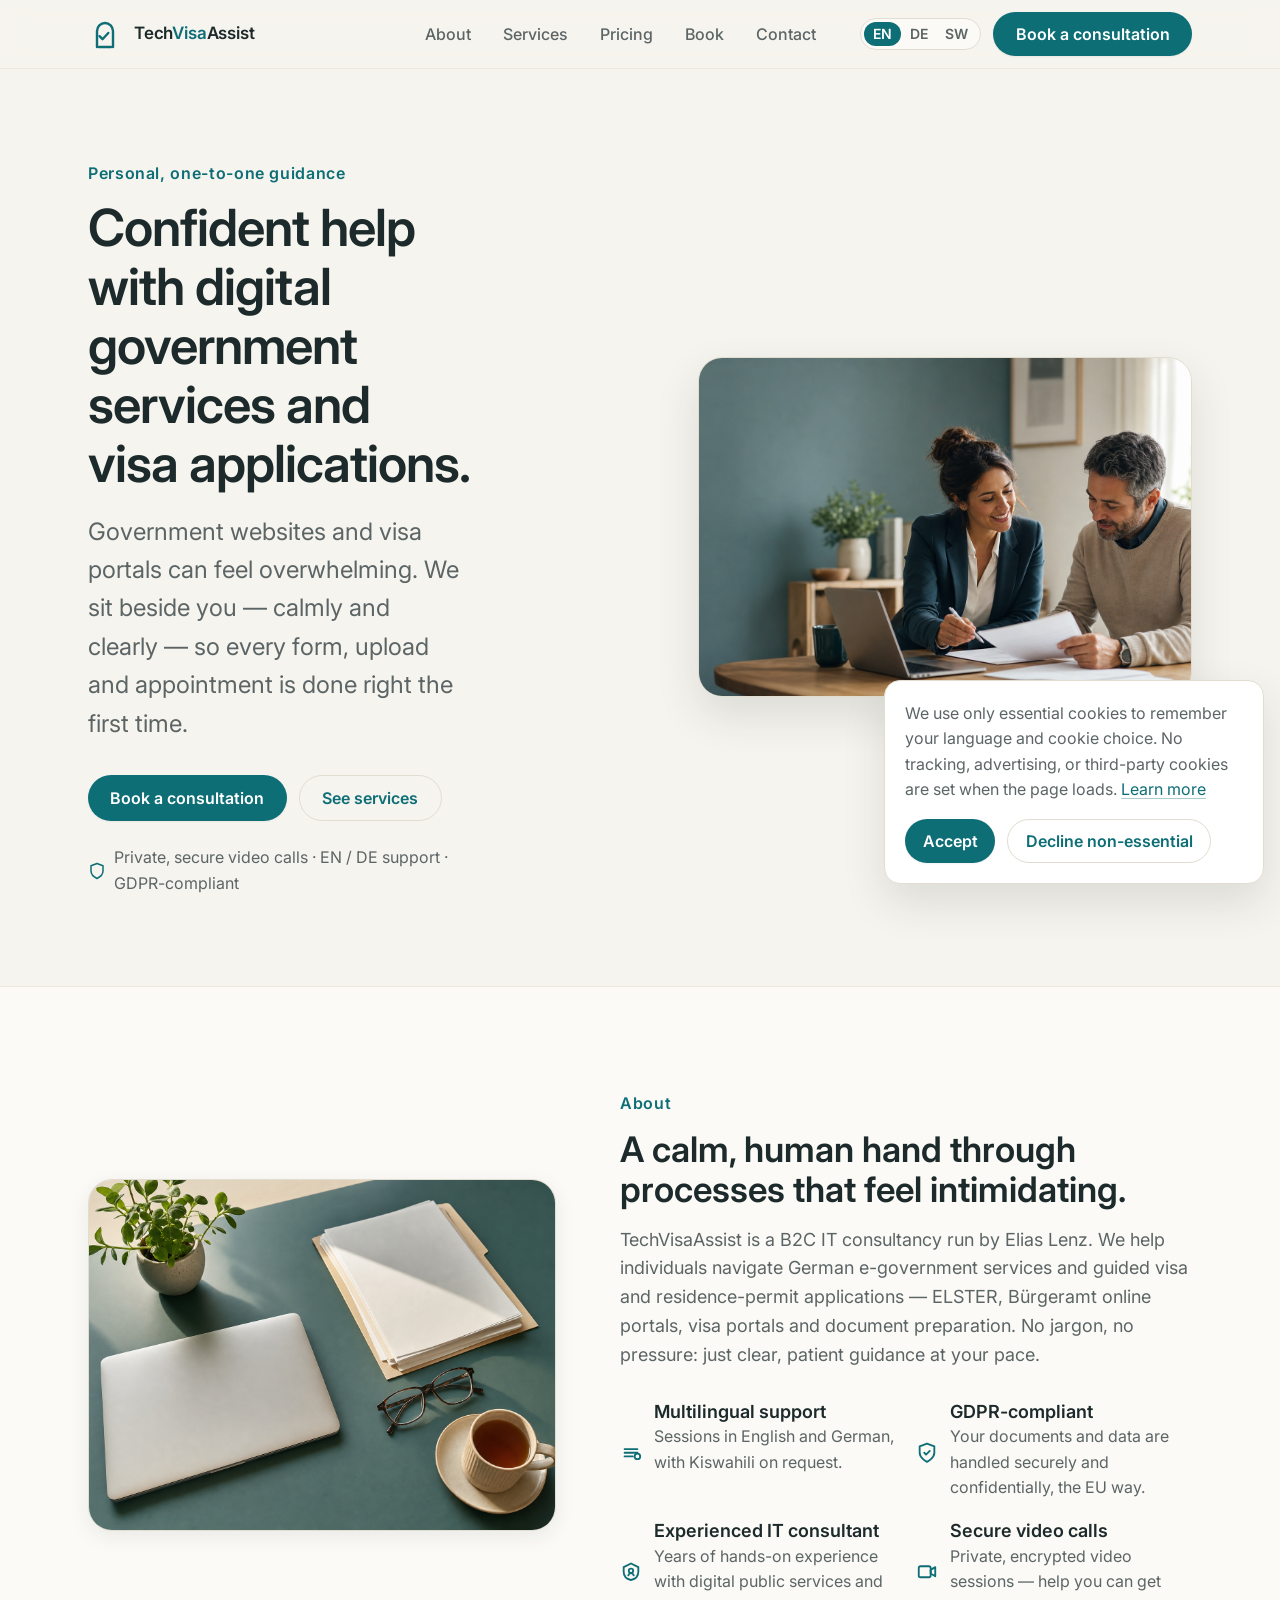
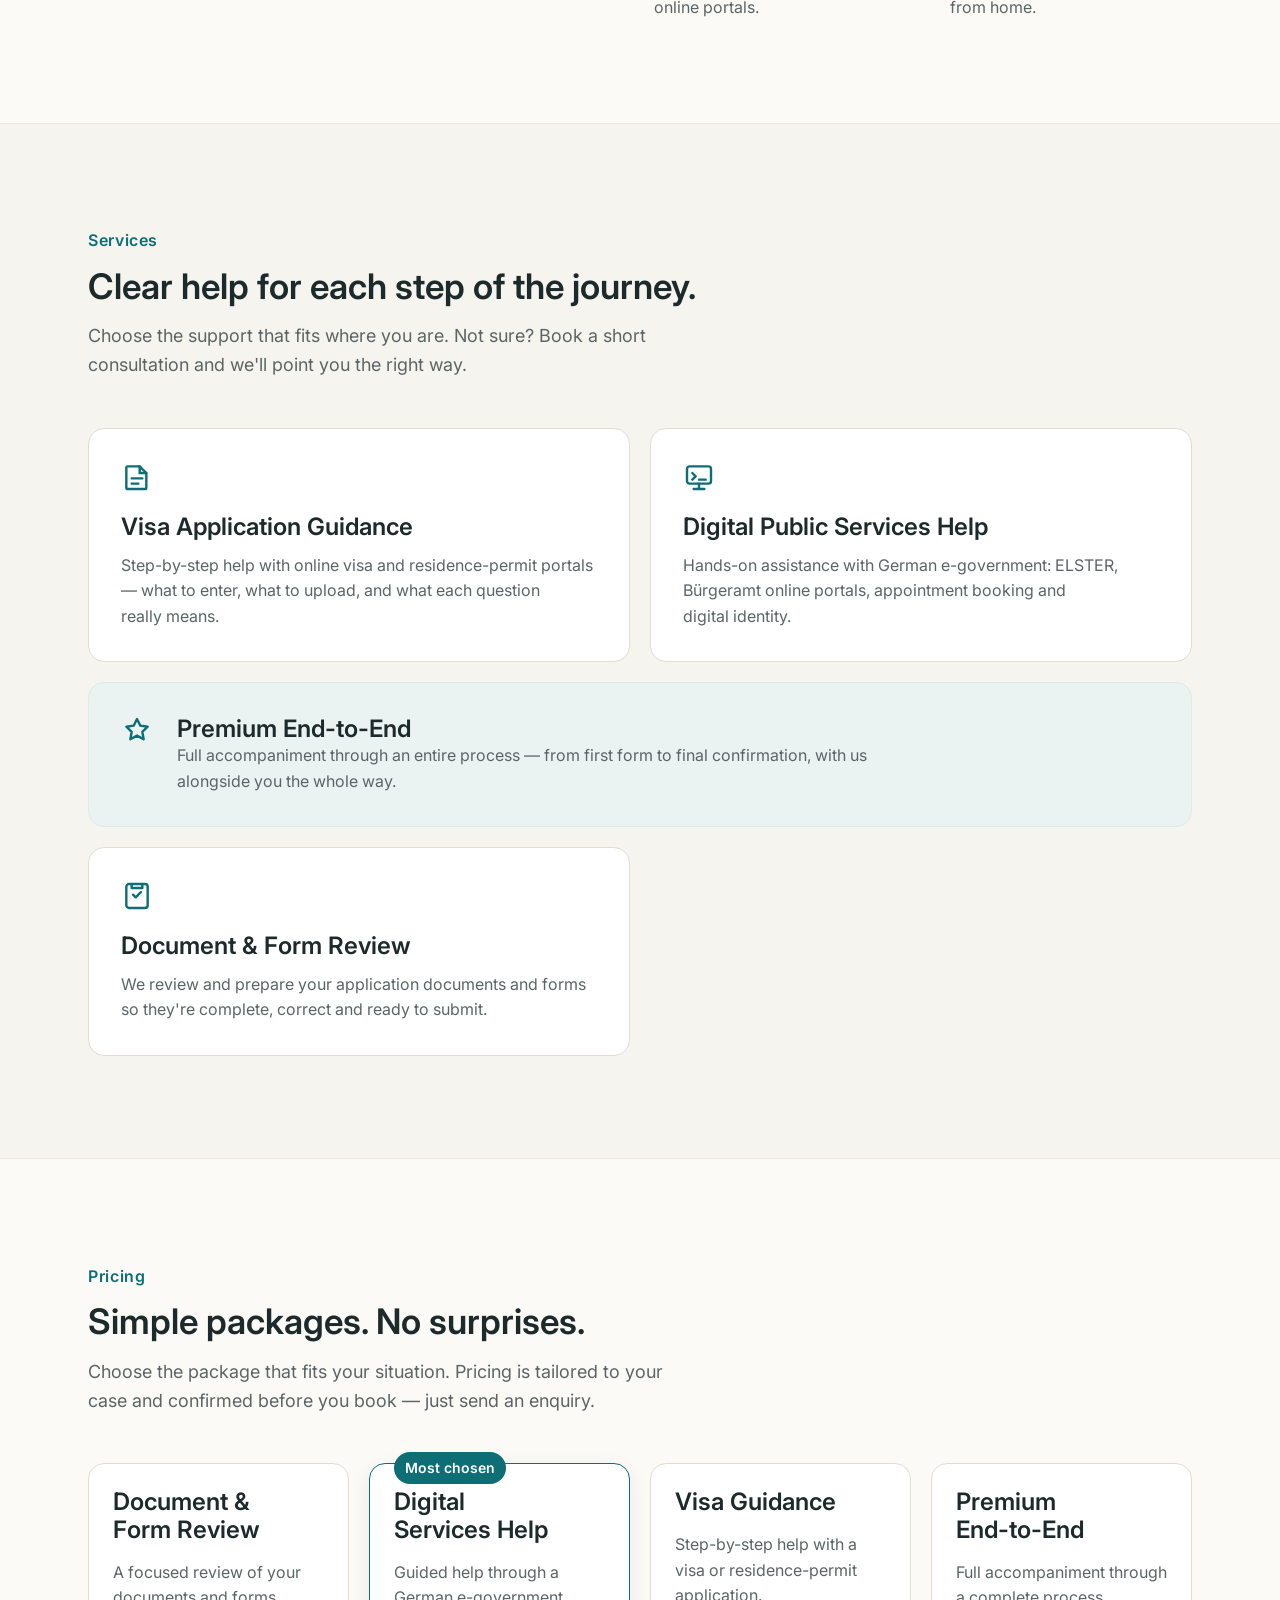
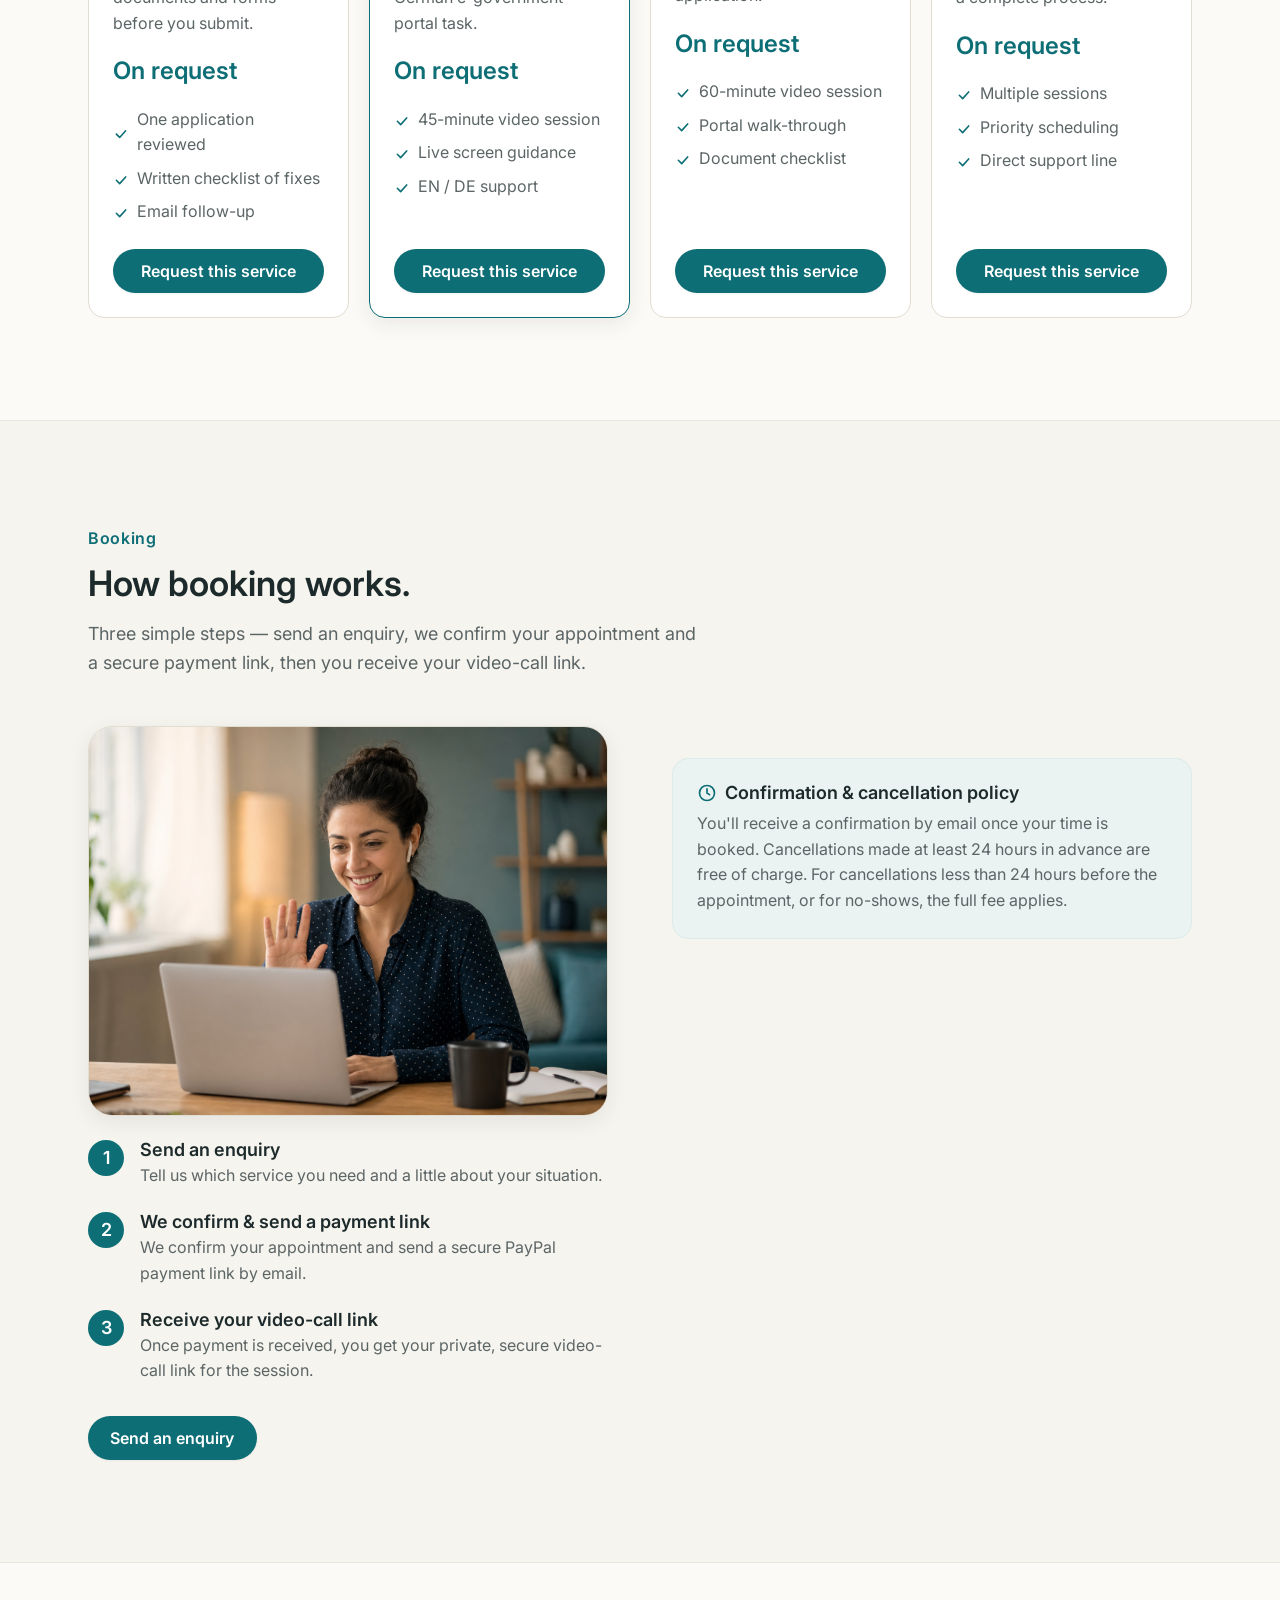
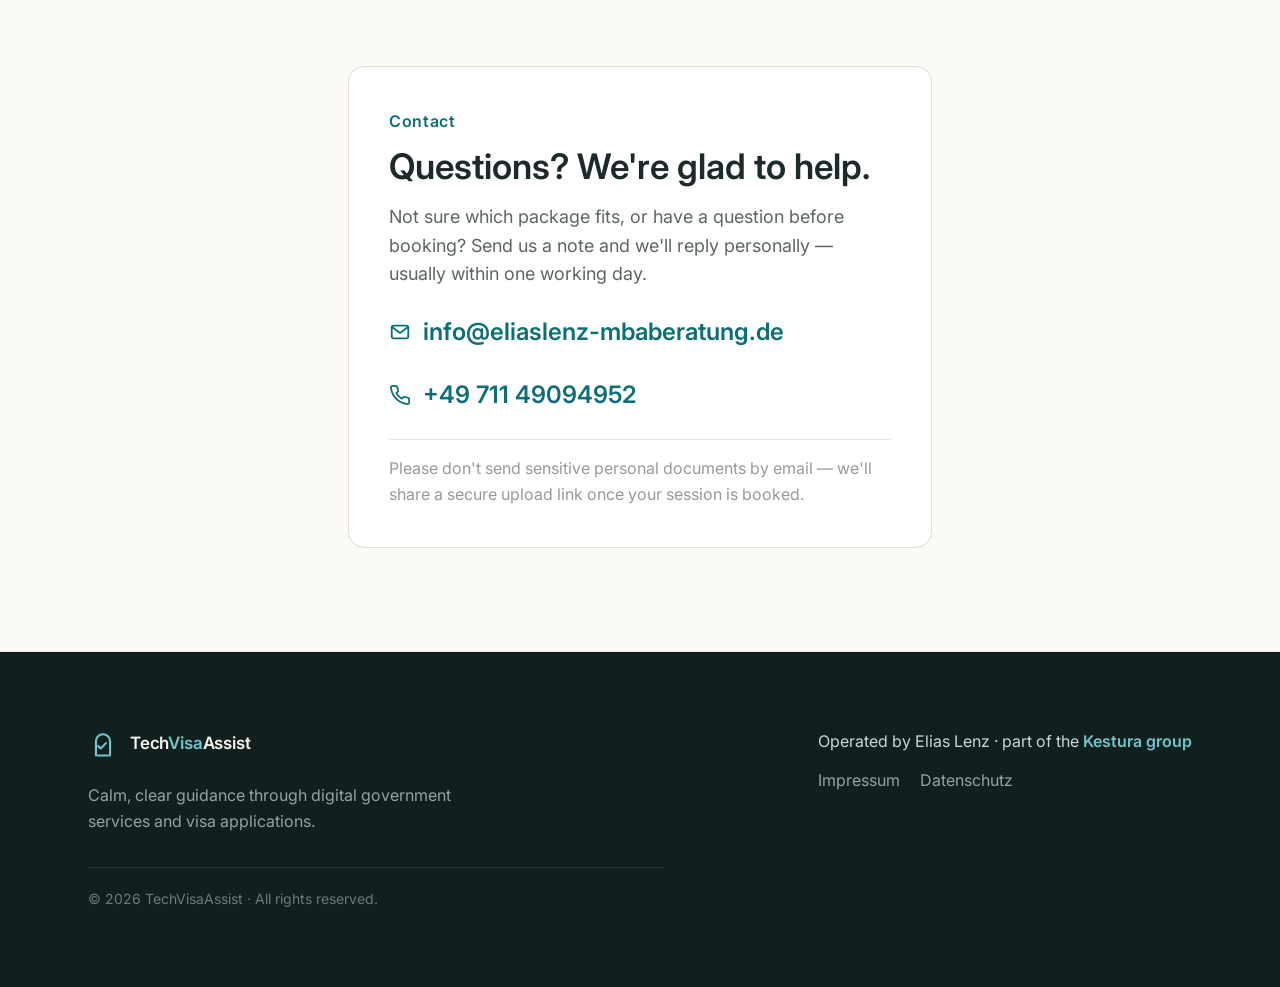
==== index.html @ 5db6a846 "Update official business contact phone number to +49 711 49094952" ====
<!DOCTYPE html>
<html lang="en">
<head>
  <meta charset="UTF-8" />
  <meta name="viewport" content="width=device-width, initial-scale=1.0" />
  <title data-i18n="meta.title">TechVisaAssist by Kestura — Professional immigration & digital-government support</title>
  <meta name="description" content="Professional immigration support and one-to-one help with German digital public services (ELSTER, Bürgeramt) and guided visa & residence-permit applications. EN / DE / SW, GDPR-compliant, secure video calls. A Kestura UG service." />
  <meta name="author" content="Kestura UG (haftungsbeschränkt) i.G." />
  <link rel="canonical" href="https://techvisaassist.kestura.com/" />
  <meta property="og:title" content="TechVisaAssist by Kestura — Professional immigration & digital-government support" />
  <meta property="og:description" content="Professional immigration support and guided help with German digital public services. A Kestura UG service." />
  <meta property="og:type" content="website" />
  <meta property="og:url" content="https://techvisaassist.kestura.com/" />
  <meta property="og:site_name" content="TechVisaAssist by Kestura" />
  <meta name="twitter:card" content="summary" />
  <meta name="twitter:title" content="TechVisaAssist by Kestura — Professional immigration & digital-government support" />
  <meta name="twitter:description" content="Professional immigration support and guided help with German digital public services. A Kestura UG service." />

  <!-- Fonts: General Sans (display) via Fontshare, Inter (body) via Google -->
  <link rel="preconnect" href="https://api.fontshare.com" crossorigin />
  <link href="https://api.fontshare.com/v2/css?f[]=general-sans@400,500,600,700&display=swap" rel="stylesheet" />
  <link rel="preconnect" href="https://fonts.googleapis.com" />
  <link rel="preconnect" href="https://fonts.gstatic.com" crossorigin />
  <link href="https://fonts.googleapis.com/css2?family=Inter:wght@400;500;600&display=swap" rel="stylesheet" />

  <link rel="stylesheet" href="styles.css" />
  <link rel="icon" href="data:image/svg+xml,%3Csvg xmlns='http://www.w3.org/2000/svg' viewBox='0 0 32 32'%3E%3Crect width='32' height='32' rx='7' fill='%230d6e76'/%3E%3Cpath d='M11 23V11a5 5 0 0 1 10 0v12' fill='none' stroke='%23fff' stroke-width='2.2' stroke-linecap='round'/%3E%3Cpath d='M12.5 17.5l2.3 2.3 4.7-5' fill='none' stroke='%23fff' stroke-width='2.2' stroke-linecap='round' stroke-linejoin='round'/%3E%3C/svg%3E" />
</head>
<body>
  <a class="skip-link" href="#main">Skip to content</a>

  <!-- ============ HEADER / NAV ============ -->
  <header class="site-header">
    <div class="container">
      <nav class="nav" aria-label="Primary">
        <a class="brand" href="#top" aria-label="TechVisaAssist home">
          <!-- Logo: a stylized doorway/arch with a checkmark inside — guidance & safe passage through a process -->
          <svg class="logo" width="34" height="34" viewBox="0 0 34 34" fill="none" aria-hidden="true" role="img">
            <path d="M9 30V14a8 8 0 0 1 16 0v16" stroke="currentColor" stroke-width="2.4" stroke-linecap="round"/>
            <path d="M11 30h12" stroke="currentColor" stroke-width="2.4" stroke-linecap="round"/>
            <path d="M11.5 19.2l3 3 5.8-6.2" stroke="currentColor" stroke-width="2.4" stroke-linecap="round" stroke-linejoin="round"/>
          </svg>
          <span class="brand-name">Tech<b>Visa</b>Assist</span>
        </a>

        <ul class="nav-links" id="navLinks">
          <li><a href="#about" data-i18n="nav.about">About</a></li>
          <li><a href="#services" data-i18n="nav.services">Services</a></li>
          <li><a href="#pricing" data-i18n="nav.pricing">Pricing</a></li>
          <li><a href="#booking" data-i18n="nav.book">Book</a></li>
          <li><a href="#contact" data-i18n="nav.contact">Contact</a></li>
          <li><a class="btn btn--primary nav-cta-mobile" href="#booking" data-i18n="nav.cta">Book a consultation</a></li>
        </ul>

        <div class="nav-end">
          <div class="lang-switch" role="group" aria-label="Language / Sprache">
            <button type="button" data-lang="en" aria-pressed="true" title="English">EN</button>
            <button type="button" data-lang="de" aria-pressed="false" title="Deutsch">DE</button>
            <button type="button" data-lang="sw" aria-pressed="false" title="Kiswahili">SW</button>
          </div>
          <a class="btn btn--primary nav-cta-desktop" href="#booking" data-i18n="nav.cta">Book a consultation</a>
          <button class="nav-toggle" type="button" id="navToggle" aria-expanded="false" aria-controls="navLinks" data-i18n-attr="aria-label:nav.menu">
            <svg width="24" height="24" viewBox="0 0 24 24" fill="none" stroke="currentColor" stroke-width="2" aria-hidden="true"><path d="M3 6h18M3 12h18M3 18h18" stroke-linecap="round"/></svg>
          </button>
        </div>
      </nav>
    </div>
  </header>

  <main id="main">
    <span id="top"></span>

    <!-- ============ HERO ============ -->
    <section class="hero" aria-labelledby="hero-title">
      <div class="container">
        <div class="hero-grid">
          <div class="hero-copy">
            <span class="eyebrow" data-i18n="hero.eyebrow">Personal, one-to-one guidance</span>
            <h1 id="hero-title" data-i18n="hero.title">Confident help with digital government services and visa applications.</h1>
            <p class="lead" data-i18n="hero.subtitle">Government websites and visa portals can feel overwhelming. We sit beside you — calmly and clearly — so every form, upload and appointment is done right the first time.</p>
            <div class="hero-actions">
              <a class="btn btn--primary" href="#booking" data-i18n="hero.cta_primary">Book a consultation</a>
              <a class="btn btn--ghost" href="#services" data-i18n="hero.cta_secondary">See services</a>
            </div>
            <p class="hero-trust">
              <svg width="18" height="18" viewBox="0 0 24 24" fill="none" stroke="currentColor" stroke-width="2" aria-hidden="true"><path d="M12 22s8-4 8-10V5l-8-3-8 3v7c0 6 8 10 8 10z" stroke-linejoin="round"/></svg>
              <span data-i18n="hero.trust">Private, secure video calls · EN / DE support · GDPR-compliant</span>
            </p>
          </div>
          <div class="hero-media">
            <img src="assets/hero.png" width="1456" height="816"
                 alt="A consultant calmly helping a person review documents at a desk"
                 data-i18n-attr="alt:hero.image_alt" fetchpriority="high" decoding="async" />
          </div>
        </div>
      </div>
    </section>

    <!-- ============ ABOUT ============ -->
    <section class="about" id="about" aria-labelledby="about-title">
      <div class="container">
        <div class="about-grid">
          <div class="about-media">
            <img src="assets/about.png" width="1311" height="983" loading="lazy" decoding="async"
                 alt="A tidy desk with a laptop, documents, glasses and a cup of tea"
                 data-i18n-attr="alt:about.image_alt" />
          </div>
          <div>
            <span class="eyebrow" data-i18n="about.eyebrow">About</span>
            <h2 id="about-title" data-i18n="about.title">A calm, human hand through processes that feel intimidating.</h2>
            <p class="about-body" data-i18n="about.body">TechVisaAssist is a B2C IT consultancy run by Elias Lenz. We help individuals navigate German e-government services and guided visa and residence-permit applications — ELSTER, Bürgeramt online portals, visa portals and document preparation. No jargon, no pressure: just clear, patient guidance at your pace.</p>
            <ul class="trust-points" role="list">
              <li>
                <svg class="tp-icon" width="22" height="22" viewBox="0 0 24 24" fill="none" stroke="currentColor" stroke-width="2" aria-hidden="true"><path d="M5 8h14M5 12h14M5 16h9" stroke-linecap="round"/><circle cx="19" cy="16" r="3"/></svg>
                <div>
                  <h3 data-i18n="about.point1_title">Multilingual support</h3>
                  <p data-i18n="about.point1_body">Sessions in English and German, with Kiswahili on request.</p>
                </div>
              </li>
              <li>
                <svg class="tp-icon" width="22" height="22" viewBox="0 0 24 24" fill="none" stroke="currentColor" stroke-width="2" aria-hidden="true"><path d="M12 22s8-4 8-10V5l-8-3-8 3v7c0 6 8 10 8 10z" stroke-linejoin="round"/><path d="M9 12l2 2 4-4" stroke-linecap="round" stroke-linejoin="round"/></svg>
                <div>
                  <h3 data-i18n="about.point2_title">GDPR-compliant</h3>
                  <p data-i18n="about.point2_body">Your documents and data are handled securely and confidentially, the EU way.</p>
                </div>
              </li>
              <li>
                <svg class="tp-icon" width="22" height="22" viewBox="0 0 24 24" fill="none" stroke="currentColor" stroke-width="2" aria-hidden="true"><path d="M12 3l8 4v5c0 5-3.5 8-8 9-4.5-1-8-4-8-9V7z" stroke-linejoin="round"/><circle cx="12" cy="11" r="2.4"/><path d="M9 16c.6-1.6 1.8-2.4 3-2.4s2.4.8 3 2.4" stroke-linecap="round"/></svg>
                <div>
                  <h3 data-i18n="about.point3_title">Experienced IT consultant</h3>
                  <p data-i18n="about.point3_body">Years of hands-on experience with digital public services and online portals.</p>
                </div>
              </li>
              <li>
                <svg class="tp-icon" width="22" height="22" viewBox="0 0 24 24" fill="none" stroke="currentColor" stroke-width="2" aria-hidden="true"><rect x="3" y="6" width="13" height="12" rx="2"/><path d="M16 10l5-3v10l-5-3z" stroke-linejoin="round"/></svg>
                <div>
                  <h3 data-i18n="about.point4_title">Secure video calls</h3>
                  <p data-i18n="about.point4_body">Private, encrypted video sessions — help you can get from home.</p>
                </div>
              </li>
            </ul>
          </div>
        </div>
      </div>
    </section>

    <!-- ============ SERVICES ============ -->
    <section class="services" id="services" aria-labelledby="services-title">
      <div class="container">
        <div class="section-head">
          <span class="eyebrow" data-i18n="services.eyebrow">Services</span>
          <h2 id="services-title" data-i18n="services.title">Clear help for each step of the journey.</h2>
          <p data-i18n="services.subtitle">Choose the support that fits where you are. Not sure? Book a short consultation and we'll point you the right way.</p>
        </div>
        <div class="services-grid">
          <article class="service-card">
            <svg class="s-icon" viewBox="0 0 24 24" fill="none" stroke="currentColor" stroke-width="1.8" aria-hidden="true"><path d="M5 4h9l5 5v11a1 1 0 0 1-1 1H5a1 1 0 0 1-1-1V5a1 1 0 0 1 1-1z" stroke-linejoin="round"/><path d="M14 4v5h5M8 13h8M8 17h5" stroke-linecap="round"/></svg>
            <h3 data-i18n="services.s1_title">Visa Application Guidance</h3>
            <p data-i18n="services.s1_body">Step-by-step help with online visa and residence-permit portals — what to enter, what to upload, and what each question really means.</p>
          </article>
          <article class="service-card">
            <svg class="s-icon" viewBox="0 0 24 24" fill="none" stroke="currentColor" stroke-width="1.8" aria-hidden="true"><rect x="3" y="4" width="18" height="13" rx="2"/><path d="M8 21h8M12 17v4" stroke-linecap="round"/><path d="M7 9l2.5 2.5L7 14M12 14h5" stroke-linecap="round" stroke-linejoin="round"/></svg>
            <h3 data-i18n="services.s2_title">Digital Public Services Help</h3>
            <p data-i18n="services.s2_body">Hands-on assistance with German e-government: ELSTER, Bürgeramt online portals, appointment booking and digital identity.</p>
          </article>
          <article class="service-card service-card--feature">
            <svg class="s-icon" viewBox="0 0 24 24" fill="none" stroke="currentColor" stroke-width="1.8" aria-hidden="true"><path d="M12 3l2.5 5 5.5.8-4 3.9 1 5.5-5-2.7-5 2.7 1-5.5-4-3.9 5.5-.8z" stroke-linejoin="round"/></svg>
            <div class="s-body">
              <h3 data-i18n="services.s4_title">Premium End-to-End</h3>
              <p data-i18n="services.s4_body">Full accompaniment through an entire process — from first form to final confirmation, with us alongside you the whole way.</p>
            </div>
          </article>
          <article class="service-card">
            <svg class="s-icon" viewBox="0 0 24 24" fill="none" stroke="currentColor" stroke-width="1.8" aria-hidden="true"><path d="M9 11l2 2 4-4" stroke-linecap="round" stroke-linejoin="round"/><rect x="4" y="3" width="16" height="18" rx="2"/><path d="M8 3v3h8V3" stroke-linejoin="round"/></svg>
            <h3 data-i18n="services.s3_title">Document &amp; Form Review</h3>
            <p data-i18n="services.s3_body">We review and prepare your application documents and forms so they're complete, correct and ready to submit.</p>
          </article>
        </div>
      </div>
    </section>

    <!-- ============ PRICING ============ -->
    <section class="pricing" id="pricing" aria-labelledby="pricing-title">
      <div class="container">
        <div class="section-head">
          <span class="eyebrow" data-i18n="pricing.eyebrow">Pricing</span>
          <h2 id="pricing-title" data-i18n="pricing.title">Simple packages. No surprises.</h2>
          <p data-i18n="pricing.subtitle">Choose the package that fits your situation. Pricing is tailored to your case and confirmed before you book — just send an enquiry.</p>
        </div>
        <div class="pricing-grid">

          <!-- PACKAGE 1 -->
          <article class="price-card">
            <h3 data-i18n="pricing.p1_title">Document &amp; Form Review</h3>
            <p class="price-desc" data-i18n="pricing.p1_desc">A focused review of your documents and forms before you submit.</p>
            <div class="price-amount"><span class="on-request" data-i18n="pricing.on_request">On request</span></div>
            <ul class="price-features" role="list">
              <li><svg width="16" height="16" viewBox="0 0 24 24" fill="none" stroke="currentColor" stroke-width="2.4" aria-hidden="true"><path d="M5 12l5 5 9-10" stroke-linecap="round" stroke-linejoin="round"/></svg><span data-i18n="pricing.p1_f1">One application reviewed</span></li>
              <li><svg width="16" height="16" viewBox="0 0 24 24" fill="none" stroke="currentColor" stroke-width="2.4" aria-hidden="true"><path d="M5 12l5 5 9-10" stroke-linecap="round" stroke-linejoin="round"/></svg><span data-i18n="pricing.p1_f2">Written checklist of fixes</span></li>
              <li><svg width="16" height="16" viewBox="0 0 24 24" fill="none" stroke="currentColor" stroke-width="2.4" aria-hidden="true"><path d="M5 12l5 5 9-10" stroke-linecap="round" stroke-linejoin="round"/></svg><span data-i18n="pricing.p1_f3">Email follow-up</span></li>
            </ul>
            <div class="price-cta-area">
              <a class="btn btn--primary btn--block" href="#contact" data-i18n="pricing.cta">Request this service</a>
            </div>
          </article>

          <!-- PACKAGE 2 (featured) -->
          <article class="price-card price-card--featured">
            <span class="price-badge" data-i18n="pricing.popular">Most chosen</span>
            <h3 data-i18n="pricing.p2_title">Digital Services Help</h3>
            <p class="price-desc" data-i18n="pricing.p2_desc">Guided help through a German e-government portal task.</p>
            <div class="price-amount"><span class="on-request" data-i18n="pricing.on_request">On request</span></div>
            <ul class="price-features" role="list">
              <li><svg width="16" height="16" viewBox="0 0 24 24" fill="none" stroke="currentColor" stroke-width="2.4" aria-hidden="true"><path d="M5 12l5 5 9-10" stroke-linecap="round" stroke-linejoin="round"/></svg><span data-i18n="pricing.p2_f1">45-minute video session</span></li>
              <li><svg width="16" height="16" viewBox="0 0 24 24" fill="none" stroke="currentColor" stroke-width="2.4" aria-hidden="true"><path d="M5 12l5 5 9-10" stroke-linecap="round" stroke-linejoin="round"/></svg><span data-i18n="pricing.p2_f2">Live screen guidance</span></li>
              <li><svg width="16" height="16" viewBox="0 0 24 24" fill="none" stroke="currentColor" stroke-width="2.4" aria-hidden="true"><path d="M5 12l5 5 9-10" stroke-linecap="round" stroke-linejoin="round"/></svg><span data-i18n="pricing.p2_f3">EN / DE support</span></li>
            </ul>
            <div class="price-cta-area">
              <a class="btn btn--primary btn--block" href="#contact" data-i18n="pricing.cta">Request this service</a>
            </div>
          </article>

          <!-- PACKAGE 3 -->
          <article class="price-card">
            <h3 data-i18n="pricing.p3_title">Visa Guidance</h3>
            <p class="price-desc" data-i18n="pricing.p3_desc">Step-by-step help with a visa or residence-permit application.</p>
            <div class="price-amount"><span class="on-request" data-i18n="pricing.on_request">On request</span></div>
            <ul class="price-features" role="list">
              <li><svg width="16" height="16" viewBox="0 0 24 24" fill="none" stroke="currentColor" stroke-width="2.4" aria-hidden="true"><path d="M5 12l5 5 9-10" stroke-linecap="round" stroke-linejoin="round"/></svg><span data-i18n="pricing.p3_f1">60-minute video session</span></li>
              <li><svg width="16" height="16" viewBox="0 0 24 24" fill="none" stroke="currentColor" stroke-width="2.4" aria-hidden="true"><path d="M5 12l5 5 9-10" stroke-linecap="round" stroke-linejoin="round"/></svg><span data-i18n="pricing.p3_f2">Portal walk-through</span></li>
              <li><svg width="16" height="16" viewBox="0 0 24 24" fill="none" stroke="currentColor" stroke-width="2.4" aria-hidden="true"><path d="M5 12l5 5 9-10" stroke-linecap="round" stroke-linejoin="round"/></svg><span data-i18n="pricing.p3_f3">Document checklist</span></li>
            </ul>
            <div class="price-cta-area">
              <a class="btn btn--primary btn--block" href="#contact" data-i18n="pricing.cta">Request this service</a>
            </div>
          </article>

          <!-- PACKAGE 4 -->
          <article class="price-card">
            <h3 data-i18n="pricing.p4_title">Premium End-to-End</h3>
            <p class="price-desc" data-i18n="pricing.p4_desc">Full accompaniment through a complete process.</p>
            <div class="price-amount"><span class="on-request" data-i18n="pricing.on_request">On request</span></div>
            <ul class="price-features" role="list">
              <li><svg width="16" height="16" viewBox="0 0 24 24" fill="none" stroke="currentColor" stroke-width="2.4" aria-hidden="true"><path d="M5 12l5 5 9-10" stroke-linecap="round" stroke-linejoin="round"/></svg><span data-i18n="pricing.p4_f1">Multiple sessions</span></li>
              <li><svg width="16" height="16" viewBox="0 0 24 24" fill="none" stroke="currentColor" stroke-width="2.4" aria-hidden="true"><path d="M5 12l5 5 9-10" stroke-linecap="round" stroke-linejoin="round"/></svg><span data-i18n="pricing.p4_f2">Priority scheduling</span></li>
              <li><svg width="16" height="16" viewBox="0 0 24 24" fill="none" stroke="currentColor" stroke-width="2.4" aria-hidden="true"><path d="M5 12l5 5 9-10" stroke-linecap="round" stroke-linejoin="round"/></svg><span data-i18n="pricing.p4_f3">Direct support line</span></li>
            </ul>
            <div class="price-cta-area">
              <a class="btn btn--primary btn--block" href="#contact" data-i18n="pricing.cta">Request this service</a>
            </div>
          </article>

        </div>
      </div>
    </section>

    <!-- ============ BOOKING ============ -->
    <section class="booking" id="booking" aria-labelledby="booking-title">
      <div class="container">
        <div class="section-head">
          <span class="eyebrow" data-i18n="booking.eyebrow">Booking</span>
          <h2 id="booking-title" data-i18n="booking.title">How booking works.</h2>
          <p data-i18n="booking.subtitle">Three simple steps — send an enquiry, we confirm your appointment and a secure payment link, then you receive your video-call link.</p>
        </div>
        <div class="booking-grid">
          <div>
            <div class="booking-media">
              <img src="assets/booking.png" width="1311" height="983" loading="lazy" decoding="async"
                   alt="A person having a friendly, secure video consultation from home" />
            </div>
            <ol class="steps">
              <li>
                <span class="step-num">1</span>
                <div>
                  <h3 data-i18n="booking.step1_title">Send an enquiry</h3>
                  <p data-i18n="booking.step1_body">Tell us which service you need and a little about your situation.</p>
                </div>
              </li>
              <li>
                <span class="step-num">2</span>
                <div>
                  <h3 data-i18n="booking.step2_title">We confirm &amp; send a payment link</h3>
                  <p data-i18n="booking.step2_body">We confirm your appointment and send a secure PayPal payment link by email.</p>
                </div>
              </li>
              <li>
                <span class="step-num">3</span>
                <div>
                  <h3 data-i18n="booking.step3_title">Receive your video-call link</h3>
                  <p data-i18n="booking.step3_body">Once payment is received, you get your private, secure video-call link for the session.</p>
                </div>
              </li>
            </ol>
            <div class="booking-cta">
              <a class="btn btn--primary" href="#contact" data-i18n="booking.cta">Send an enquiry</a>
            </div>
          </div>

          <div>
            <div class="policy">
              <h3>
                <svg width="20" height="20" viewBox="0 0 24 24" fill="none" stroke="currentColor" stroke-width="2" aria-hidden="true"><circle cx="12" cy="12" r="9"/><path d="M12 7v5l3 2" stroke-linecap="round" stroke-linejoin="round"/></svg>
                <span data-i18n="booking.policy_title">Confirmation &amp; cancellation policy</span>
              </h3>
              <p data-i18n="booking.policy_body">You'll receive a confirmation by email once your time is booked. Cancellations made at least 24 hours in advance are free of charge. For cancellations less than 24 hours before the appointment, or for no-shows, the full fee applies.</p>
            </div>
          </div>
        </div>
      </div>
    </section>

    <!-- ============ CONTACT ============ -->
    <section class="contact" id="contact" aria-labelledby="contact-title">
      <div class="container container--narrow">
        <div class="contact-card">
          <span class="eyebrow" data-i18n="contact.eyebrow">Contact</span>
          <h2 id="contact-title" data-i18n="contact.title">Questions? We're glad to help.</h2>
          <p class="contact-body" data-i18n="contact.body">Not sure which package fits, or have a question before booking? Send us a note and we'll reply personally — usually within one working day.</p>
          <a class="contact-email" href="mailto:info@eliaslenz-mbaberatung.de?subject=Enquiry%20%E2%80%94%20TechVisaAssist">
            <svg width="22" height="22" viewBox="0 0 24 24" fill="none" stroke="currentColor" stroke-width="2" aria-hidden="true"><rect x="3" y="5" width="18" height="14" rx="2"/><path d="M4 7l8 6 8-6" stroke-linecap="round" stroke-linejoin="round"/></svg>
            info@eliaslenz-mbaberatung.de
          </a>
          <a class="contact-email" href="tel:+4971149094952">
            <svg width="22" height="22" viewBox="0 0 24 24" fill="none" stroke="currentColor" stroke-width="2" aria-hidden="true"><path d="M22 16.92v3a2 2 0 0 1-2.18 2 19.79 19.79 0 0 1-8.63-3.07 19.5 19.5 0 0 1-6-6 19.79 19.79 0 0 1-3.07-8.67A2 2 0 0 1 4.11 2h3a2 2 0 0 1 2 1.72c.127.96.362 1.903.7 2.81a2 2 0 0 1-.45 2.11L8.09 9.91a16 16 0 0 0 6 6l1.27-1.27a2 2 0 0 1 2.11-.45c.907.338 1.85.573 2.81.7A2 2 0 0 1 22 16.92z" stroke-linecap="round" stroke-linejoin="round"/></svg>
            +49 711 49094952
          </a>
          <p class="contact-note" data-i18n="contact.note">Please don't send sensitive personal documents by email — we'll share a secure upload link once your session is booked.</p>
        </div>
      </div>
    </section>
  </main>

  <!-- ============ FOOTER (hub-and-spoke via Kestura) ============ -->
  <footer class="site-footer">
    <div class="container">
      <div class="footer-grid">
        <div class="footer-brand">
          <a class="brand" href="#top" aria-label="TechVisaAssist home">
            <svg class="logo" width="30" height="30" viewBox="0 0 34 34" fill="none" aria-hidden="true" style="color:#6fc6cd"><path d="M9 30V14a8 8 0 0 1 16 0v16" stroke="currentColor" stroke-width="2.4" stroke-linecap="round"/><path d="M11 30h12" stroke="currentColor" stroke-width="2.4" stroke-linecap="round"/><path d="M11.5 19.2l3 3 5.8-6.2" stroke="currentColor" stroke-width="2.4" stroke-linecap="round" stroke-linejoin="round"/></svg>
            <span class="brand-name">Tech<b>Visa</b>Assist</span>
          </a>
          <p class="footer-tagline" data-i18n="footer.tagline">Calm, clear guidance through digital government services and visa applications.</p>
        </div>
        <div class="footer-meta">
          <p class="footer-operated">
            <span data-i18n="footer.operated">Operated by Elias Lenz · part of the</span>
            <a href="https://kestura.com" target="_blank" rel="noopener" data-i18n="footer.group_link">Kestura group</a>
          </p>
          <ul class="footer-links" role="list">
            <li><a href="impressum.html" data-i18n="footer.impressum">Impressum</a></li>
            <li><a href="datenschutz.html" data-i18n="footer.datenschutz">Datenschutz</a></li>
          </ul>
        </div>
      </div>
      <p class="footer-rights">© <span id="year"></span> TechVisaAssist · <span data-i18n="footer.rights">All rights reserved.</span></p>
    </div>
  </footer>

  <!-- ============ COOKIE CONSENT BANNER ============ -->
  <div class="cookie-banner" id="cookieBanner" role="dialog" aria-live="polite" aria-label="Cookie consent">
    <p>
      <span data-i18n="cookie.text">We use only essential cookies to remember your language and cookie choice. No tracking, advertising, or third-party cookies are set when the page loads.</span>
      <a href="datenschutz.html" data-i18n="cookie.learn">Learn more</a>
    </p>
    <div class="cookie-actions">
      <button type="button" class="btn btn--primary btn--small" id="cookieAccept" data-i18n="cookie.accept">Accept</button>
      <button type="button" class="btn btn--ghost btn--small" id="cookieDecline" data-i18n="cookie.decline">Decline non-essential</button>
    </div>
  </div>

  <script src="i18n.js" defer></script>
  <script src="app.js" defer></script>
</body>
</html>
---- styles.css ----
/* =============================================================
   TechVisaAssist — styles.css
   Calm, trustworthy, civic. Deep teal primary, warm neutral bg.
   ============================================================= */

/* ---------- Design Tokens ---------- */
:root {
  /* Type scale (fluid) */
  --text-xs: clamp(0.75rem, 0.7rem + 0.25vw, 0.875rem);
  --text-sm: clamp(0.875rem, 0.8rem + 0.35vw, 1rem);
  --text-base: clamp(1rem, 0.95rem + 0.25vw, 1.125rem);
  --text-lg: clamp(1.125rem, 1rem + 0.75vw, 1.5rem);
  --text-xl: clamp(1.5rem, 1.2rem + 1.25vw, 2.25rem);
  --text-2xl: clamp(2rem, 1.2rem + 2.5vw, 3.25rem);

  /* Spacing (4px base) */
  --space-1: 0.25rem;  --space-2: 0.5rem;  --space-3: 0.75rem;
  --space-4: 1rem;     --space-5: 1.25rem; --space-6: 1.5rem;
  --space-8: 2rem;     --space-10: 2.5rem; --space-12: 3rem;
  --space-16: 4rem;    --space-20: 5rem;   --space-24: 6rem;
  --space-32: 8rem;

  /* Colors — light (civic teal + warm cream) */
  --color-bg: #f6f4ee;
  --color-surface: #fbfaf6;
  --color-surface-2: #ffffff;
  --color-surface-offset: #efece3;
  --color-border: #e1ddd1;
  --color-divider: #ebe7dd;

  --color-text: #1d2a2b;
  --color-text-muted: #5c6566;
  --color-text-faint: #97999a;
  --color-text-inverse: #f6f4ee;

  --color-primary: #0d6e76;          /* deep trustworthy teal */
  --color-primary-hover: #0a565d;
  --color-primary-active: #083f44;
  --color-primary-soft: #dceaea;     /* tints / badges */
  --color-primary-faint: #ebf3f2;

  --color-accent: #d98a2b;           /* warm friendly amber */
  --color-accent-soft: #f6e6cf;

  --color-success: #3f7a3f;

  --radius-sm: 0.375rem;
  --radius-md: 0.625rem;
  --radius-lg: 1rem;
  --radius-xl: 1.5rem;
  --radius-full: 9999px;

  --transition-interactive: 180ms cubic-bezier(0.16, 1, 0.3, 1);

  --shadow-sm: 0 1px 2px rgba(29, 42, 43, 0.06);
  --shadow-md: 0 6px 20px rgba(29, 42, 43, 0.08);
  --shadow-lg: 0 18px 44px rgba(29, 42, 43, 0.12);

  --content-narrow: 680px;
  --content-default: 1000px;
  --content-wide: 1200px;

  --font-display: "General Sans", "Inter", system-ui, sans-serif;
  --font-body: "Inter", system-ui, -apple-system, sans-serif;

  --nav-h: 4.25rem;
}

/* ---------- Base ---------- */
*, *::before, *::after { box-sizing: border-box; margin: 0; padding: 0; }

html {
  -webkit-font-smoothing: antialiased;
  -moz-osx-font-smoothing: grayscale;
  text-rendering: optimizeLegibility;
  scroll-behavior: smooth;
  scroll-padding-top: calc(var(--nav-h) + var(--space-4));
}

body {
  min-height: 100dvh;
  line-height: 1.6;
  font-family: var(--font-body);
  font-size: var(--text-base);
  color: var(--color-text);
  background-color: var(--color-bg);
}

img, picture, svg { display: block; max-width: 100%; height: auto; }
ul[role="list"] { list-style: none; }
input, button, textarea, select { font: inherit; color: inherit; }

h1, h2, h3, h4 { text-wrap: balance; line-height: 1.15; font-family: var(--font-display); font-weight: 600; }
p { text-wrap: pretty; max-width: 64ch; }

a { color: var(--color-primary); text-decoration-color: color-mix(in srgb, var(--color-primary) 35%, transparent); text-underline-offset: 3px; }
a:hover { color: var(--color-primary-hover); }

button { cursor: pointer; background: none; border: none; }

::selection { background: color-mix(in srgb, var(--color-primary) 22%, transparent); color: var(--color-text); }

:focus-visible {
  outline: 2px solid var(--color-primary);
  outline-offset: 3px;
  border-radius: var(--radius-sm);
}

a, button, [role="button"], input, textarea, select {
  transition: color var(--transition-interactive),
    background var(--transition-interactive),
    border-color var(--transition-interactive),
    box-shadow var(--transition-interactive),
    transform var(--transition-interactive);
}

@media (prefers-reduced-motion: reduce) {
  *, *::before, *::after {
    animation-duration: 0.01ms !important;
    transition-duration: 0.01ms !important;
    scroll-behavior: auto !important;
  }
}

.sr-only {
  position: absolute; width: 1px; height: 1px; padding: 0; margin: -1px;
  overflow: hidden; clip: rect(0,0,0,0); white-space: nowrap; border: 0;
}

.skip-link {
  position: absolute; left: var(--space-3); top: -3rem;
  background: var(--color-primary); color: #fff; padding: var(--space-2) var(--space-4);
  border-radius: var(--radius-md); z-index: 200; font-size: var(--text-sm);
}
.skip-link:focus { top: var(--space-3); }

/* ---------- Layout helpers ---------- */
.container {
  width: 100%;
  max-width: var(--content-wide);
  margin-inline: auto;
  padding-inline: clamp(var(--space-5), 5vw, var(--space-12));
}
.container--narrow { max-width: var(--content-narrow); }

section { padding-block: clamp(var(--space-16), 8vw, var(--space-32)); }

.eyebrow {
  display: inline-block;
  font-size: var(--text-sm);
  font-weight: 600;
  letter-spacing: 0.04em;
  color: var(--color-primary);
  text-transform: none;
  margin-bottom: var(--space-3);
}

.section-head { max-width: 56ch; margin-bottom: clamp(var(--space-8), 4vw, var(--space-12)); }
.section-head h2 { font-size: var(--text-xl); }
.section-head p { color: var(--color-text-muted); margin-top: var(--space-4); font-size: var(--text-base); }

/* ---------- Buttons ---------- */
.btn {
  display: inline-flex; align-items: center; justify-content: center; gap: var(--space-2);
  font-size: var(--text-sm); font-weight: 600; line-height: 1;
  padding: 0.875rem 1.4rem; border-radius: var(--radius-full);
  min-height: 44px; white-space: nowrap; text-decoration: none;
}
.btn--primary { background: var(--color-primary); color: #fff; box-shadow: var(--shadow-sm); }
.btn--primary:hover { background: var(--color-primary-hover); color: #fff; transform: translateY(-1px); box-shadow: var(--shadow-md); }
.btn--ghost { background: transparent; color: var(--color-primary); border: 1.5px solid var(--color-border); }
.btn--ghost:hover { border-color: var(--color-primary); background: var(--color-primary-faint); color: var(--color-primary-hover); }
.btn--block { width: 100%; }

/* ---------- Header / Nav ---------- */
.site-header {
  position: sticky; top: 0; z-index: 100;
  background: color-mix(in srgb, var(--color-bg) 88%, transparent);
  backdrop-filter: saturate(140%) blur(10px);
  border-bottom: 1px solid var(--color-divider);
}
.nav {
  display: flex; align-items: center; gap: var(--space-4);
  height: var(--nav-h);
}
.brand { display: inline-flex; align-items: center; gap: var(--space-3); text-decoration: none; color: var(--color-text); flex-shrink: 0; }
.brand:hover { color: var(--color-text); }
.brand .logo { color: var(--color-primary); }
.brand-name { font-family: var(--font-display); font-weight: 600; font-size: 1.0625rem; letter-spacing: -0.01em; }
.brand-name b { color: var(--color-primary); font-weight: 600; }

.nav-links {
  display: flex; align-items: center; gap: clamp(var(--space-3), 2vw, var(--space-6));
  margin-left: auto;
  list-style: none;
}
.nav-links a {
  color: var(--color-text-muted); text-decoration: none; font-size: var(--text-sm); font-weight: 500;
  padding: var(--space-2) var(--space-1);
}
.nav-links a:hover { color: var(--color-primary); }
/* The in-menu CTA is for the mobile dropdown only; hide on desktop */
.nav-cta-mobile { display: none; }
.nav-links a.nav-cta-mobile { color: #fff; }

.nav-end { display: flex; align-items: center; gap: var(--space-3); }

.lang-switch {
  display: inline-flex; align-items: center;
  border: 1px solid var(--color-border); border-radius: var(--radius-full);
  padding: 3px; background: var(--color-surface);
}
.lang-switch button {
  font-size: var(--text-xs); font-weight: 600; color: var(--color-text-muted);
  padding: 0.3rem 0.55rem; border-radius: var(--radius-full); line-height: 1; min-width: 2rem;
}
.lang-switch button:hover { color: var(--color-primary); }
.lang-switch button.is-active { background: var(--color-primary); color: #fff; }

.nav-toggle {
  display: none; align-items: center; justify-content: center;
  width: 44px; height: 44px; border-radius: var(--radius-md); color: var(--color-text);
}

/* ---------- Hero ---------- */
.hero { padding-block: clamp(var(--space-16), 7vw, var(--space-24)); }
.hero-grid {
  display: grid; grid-template-columns: 1.05fr 0.95fr; gap: clamp(var(--space-8), 5vw, var(--space-16));
  align-items: center;
}
.hero-copy { max-width: 36ch; }
.hero h1 { font-size: var(--text-2xl); letter-spacing: -0.02em; }
.hero .lead { color: var(--color-text-muted); font-size: var(--text-lg); margin-top: var(--space-5); max-width: 42ch; }
.hero-actions { display: flex; flex-wrap: wrap; gap: var(--space-3); margin-top: var(--space-8); }
.hero-trust {
  display: flex; align-items: center; gap: var(--space-2);
  margin-top: var(--space-6); color: var(--color-text-muted); font-size: var(--text-sm);
}
.hero-trust svg { color: var(--color-primary); flex-shrink: 0; }
.hero-media {
  position: relative; border-radius: var(--radius-xl); overflow: hidden;
  box-shadow: var(--shadow-lg); border: 1px solid var(--color-border);
}
.hero-media img { width: 100%; aspect-ratio: 16 / 11; object-fit: cover; }

/* ---------- About ---------- */
.about { background: var(--color-surface); border-block: 1px solid var(--color-divider); }
.about-grid { display: grid; grid-template-columns: 0.9fr 1.1fr; gap: clamp(var(--space-8), 5vw, var(--space-16)); align-items: center; }
.about-media { border-radius: var(--radius-xl); overflow: hidden; box-shadow: var(--shadow-md); border: 1px solid var(--color-border); }
.about-media img { width: 100%; aspect-ratio: 4 / 3; object-fit: cover; }
.about h2 { font-size: var(--text-xl); }
.about-body { color: var(--color-text-muted); margin-top: var(--space-4); }
.trust-points { list-style: none; display: grid; grid-template-columns: 1fr 1fr; gap: var(--space-5); margin-top: var(--space-8); }
.trust-points li { display: flex; gap: var(--space-3); }
.trust-points .tp-icon { color: var(--color-primary); flex-shrink: 0; margin-top: 2px; }
.trust-points h3 { font-size: var(--text-base); font-family: var(--font-body); font-weight: 600; }
.trust-points p { font-size: var(--text-sm); color: var(--color-text-muted); margin-top: 2px; }

/* ---------- Services ---------- */
.services-grid {
  display: grid; gap: var(--space-5);
  grid-template-columns: repeat(2, 1fr);
}
.service-card {
  background: var(--color-surface-2); border: 1px solid var(--color-border);
  border-radius: var(--radius-lg); padding: clamp(var(--space-6), 3vw, var(--space-8));
  display: flex; flex-direction: column; gap: var(--space-3);
}
.service-card:hover { box-shadow: var(--shadow-md); transform: translateY(-2px); }
.service-card .s-icon {
  color: var(--color-primary); width: 32px; height: 32px; margin-bottom: var(--space-2);
}
.service-card h3 { font-size: var(--text-lg); }
.service-card p { color: var(--color-text-muted); font-size: var(--text-sm); }
/* feature the premium card full-width to break the uniform grid */
.service-card--feature { grid-column: 1 / -1; flex-direction: row; align-items: flex-start; gap: var(--space-6); background: var(--color-primary-faint); border-color: var(--color-primary-soft); }
.service-card--feature .s-icon { margin-bottom: 0; }
.service-card--feature .s-body { flex: 1; }
.service-card--feature p { max-width: 70ch; }

/* ---------- Pricing ---------- */
.pricing { background: var(--color-surface); border-block: 1px solid var(--color-divider); }
.pricing-grid { display: grid; gap: var(--space-5); grid-template-columns: repeat(4, 1fr); align-items: start; }
.price-card {
  background: var(--color-surface-2); border: 1px solid var(--color-border);
  border-radius: var(--radius-lg); padding: var(--space-6);
  display: flex; flex-direction: column; gap: var(--space-4); height: 100%;
}
.price-card--featured { border-color: var(--color-primary); box-shadow: var(--shadow-md); position: relative; }
.price-badge {
  position: absolute; top: -0.75rem; left: var(--space-6);
  background: var(--color-primary); color: #fff; font-size: var(--text-xs); font-weight: 600;
  padding: 0.3rem 0.7rem; border-radius: var(--radius-full);
}
.price-card h3 { font-size: var(--text-lg); }
.price-card .price-desc { color: var(--color-text-muted); font-size: var(--text-sm); }
.price-amount { display: flex; align-items: baseline; gap: var(--space-2); }
.price-amount .on-request { font-family: var(--font-display); font-size: var(--text-lg); font-weight: 600; color: var(--color-primary); }
.price-features { list-style: none; display: flex; flex-direction: column; gap: var(--space-2); }
.price-features li { display: flex; gap: var(--space-2); font-size: var(--text-sm); color: var(--color-text-muted); }
.price-features svg { color: var(--color-primary); flex-shrink: 0; margin-top: 3px; }
.price-cta-area { margin-top: auto; padding-top: var(--space-2); }
.btn--block { display: flex; width: 100%; justify-content: center; }

/* ---------- Booking ---------- */
.booking-grid { display: grid; grid-template-columns: 1fr 1fr; gap: clamp(var(--space-8), 5vw, var(--space-16)); align-items: start; }
.steps { list-style: none; counter-reset: step; display: flex; flex-direction: column; gap: var(--space-6); }
.steps li { display: flex; gap: var(--space-4); }
.steps .step-num {
  flex-shrink: 0; width: 2.25rem; height: 2.25rem; border-radius: var(--radius-full);
  background: var(--color-primary); color: #fff; display: grid; place-items: center;
  font-family: var(--font-display); font-weight: 600; font-size: var(--text-base);
}
.steps h3 { font-size: var(--text-base); font-family: var(--font-body); font-weight: 600; }
.steps p { color: var(--color-text-muted); font-size: var(--text-sm); margin-top: 2px; }

.booking-media { border-radius: var(--radius-xl); overflow: hidden; box-shadow: var(--shadow-md); border: 1px solid var(--color-border); margin-bottom: var(--space-6); }
.booking-media img { width: 100%; aspect-ratio: 4 / 3; object-fit: cover; }

.booking-cta { margin-top: var(--space-8); }

.policy {
  margin-top: var(--space-8); background: var(--color-primary-faint);
  border: 1px solid var(--color-primary-soft); border-radius: var(--radius-lg);
  padding: var(--space-6);
}
.policy h3 { font-size: var(--text-base); font-family: var(--font-body); font-weight: 600; display: flex; gap: var(--space-2); align-items: center; }
.policy h3 svg { color: var(--color-primary); }
.policy p { color: var(--color-text-muted); font-size: var(--text-sm); margin-top: var(--space-2); max-width: none; }

/* ---------- Contact ---------- */
.contact { background: var(--color-surface); border-block: 1px solid var(--color-divider); }
.contact-card {
  background: var(--color-surface-2); border: 1px solid var(--color-border);
  border-radius: var(--radius-lg); padding: clamp(var(--space-6), 4vw, var(--space-10));
}
.contact h2 { font-size: var(--text-xl); }
.contact-body { color: var(--color-text-muted); margin-top: var(--space-4); }
.contact-email {
  display: inline-flex; align-items: center; gap: var(--space-3); margin-top: var(--space-6);
  font-family: var(--font-display); font-size: var(--text-lg); font-weight: 600;
  color: var(--color-primary); text-decoration: none;
}
.contact-email svg { color: var(--color-primary); }
.contact-email:hover { color: var(--color-primary-hover); }
.contact-note { font-size: var(--text-sm); color: var(--color-text-faint); margin-top: var(--space-6); border-top: 1px solid var(--color-divider); padding-top: var(--space-4); }

/* ---------- Footer ---------- */
.site-footer { background: #11201f; color: #cdd6d5; padding-block: clamp(var(--space-12), 6vw, var(--space-20)); }
.footer-grid { display: flex; flex-wrap: wrap; justify-content: space-between; gap: var(--space-8); }
.footer-brand { max-width: 34ch; }
.footer-brand .brand { color: #f6f4ee; }
.footer-brand .brand-name b { color: #6fc6cd; }
.footer-tagline { color: #94a3a2; font-size: var(--text-sm); margin-top: var(--space-4); }
.footer-meta { display: flex; flex-direction: column; gap: var(--space-3); }
.footer-operated { font-size: var(--text-sm); color: #cdd6d5; }
.footer-operated a { color: #6fc6cd; text-decoration: none; font-weight: 600; }
.footer-operated a:hover { text-decoration: underline; }
.footer-links { display: flex; gap: var(--space-5); list-style: none; }
.footer-links a { color: #94a3a2; text-decoration: none; font-size: var(--text-sm); }
.footer-links a:hover { color: #f6f4ee; }
.footer-rights { color: #6c7a79; font-size: var(--text-xs); margin-top: var(--space-8); border-top: 1px solid rgba(255,255,255,0.08); padding-top: var(--space-5); }

/* ---------- Cookie banner ---------- */
.cookie-banner {
  position: fixed; right: var(--space-4); bottom: var(--space-4); left: auto; z-index: 150;
  max-width: 380px; margin-inline: 0;
  background: var(--color-surface-2); border: 1px solid var(--color-border);
  border-radius: var(--radius-lg); box-shadow: var(--shadow-lg);
  padding: var(--space-5); display: none;
}
.cookie-banner.is-visible { display: block; }
.cookie-banner p { font-size: var(--text-sm); color: var(--color-text-muted); max-width: none; }
.cookie-banner p a { color: var(--color-primary); }
.cookie-actions { display: flex; flex-wrap: wrap; gap: var(--space-3); margin-top: var(--space-4); }
.cookie-actions .btn { padding: 0.6rem 1.1rem; }
.btn--small { font-size: var(--text-sm); }

/* ---------- Legal pages ---------- */
.legal-main { padding-block: clamp(var(--space-12), 6vw, var(--space-24)); }
.legal-main h1 { font-size: var(--text-xl); margin-bottom: var(--space-6); }
.legal-main h2 { font-size: var(--text-lg); margin-top: var(--space-10); margin-bottom: var(--space-3); }
.legal-main h3 { font-size: var(--text-base); font-family: var(--font-body); font-weight: 600; margin-top: var(--space-6); margin-bottom: var(--space-2); }
.legal-main p, .legal-main li { color: var(--color-text-muted); font-size: var(--text-base); margin-bottom: var(--space-3); }
.legal-main ul { padding-left: var(--space-6); }
.back-link { display: inline-flex; align-items: center; gap: var(--space-2); margin-bottom: var(--space-8); font-size: var(--text-sm); text-decoration: none; color: var(--color-primary); }
.back-link:hover { gap: var(--space-3); }

/* =============================================================
   Responsive — mobile-first collapse
   ============================================================= */
@media (max-width: 960px) {
  .pricing-grid { grid-template-columns: repeat(2, 1fr); }
}

@media (max-width: 860px) {
  .nav-links, .nav-cta-desktop { display: none; }
  .nav-toggle { display: inline-flex; }
  .nav-links.is-open {
    display: flex; flex-direction: column; align-items: flex-start; gap: var(--space-2);
    position: absolute; left: 0; right: 0; top: var(--nav-h);
    background: var(--color-surface-2); border-bottom: 1px solid var(--color-border);
    padding: var(--space-5) clamp(var(--space-5), 5vw, var(--space-12)); box-shadow: var(--shadow-md);
  }
  .nav-links.is-open a { width: 100%; padding: var(--space-3) 0; font-size: var(--text-base); }
  .nav-links.is-open .nav-cta-mobile { display: inline-flex; margin-top: var(--space-2); }
  .nav-cta-mobile { display: none; }

  .hero-grid { grid-template-columns: 1fr; }
  .hero-media { order: -1; }
  .hero-copy, .hero .lead { max-width: 100%; }

  .about-grid { grid-template-columns: 1fr; }
  .about-media { order: -1; }

  .booking-grid { grid-template-columns: 1fr; }
}

@media (max-width: 620px) {
  .cookie-banner { left: var(--space-3); right: var(--space-3); max-width: none; }
  .services-grid { grid-template-columns: 1fr; }
  .service-card--feature { flex-direction: column; gap: var(--space-3); }
  .pricing-grid { grid-template-columns: 1fr; }
  .trust-points { grid-template-columns: 1fr; }
  .footer-grid { flex-direction: column; }
  .hero-actions .btn { flex: 1; }
  .cookie-actions .btn { flex: 1; }
}
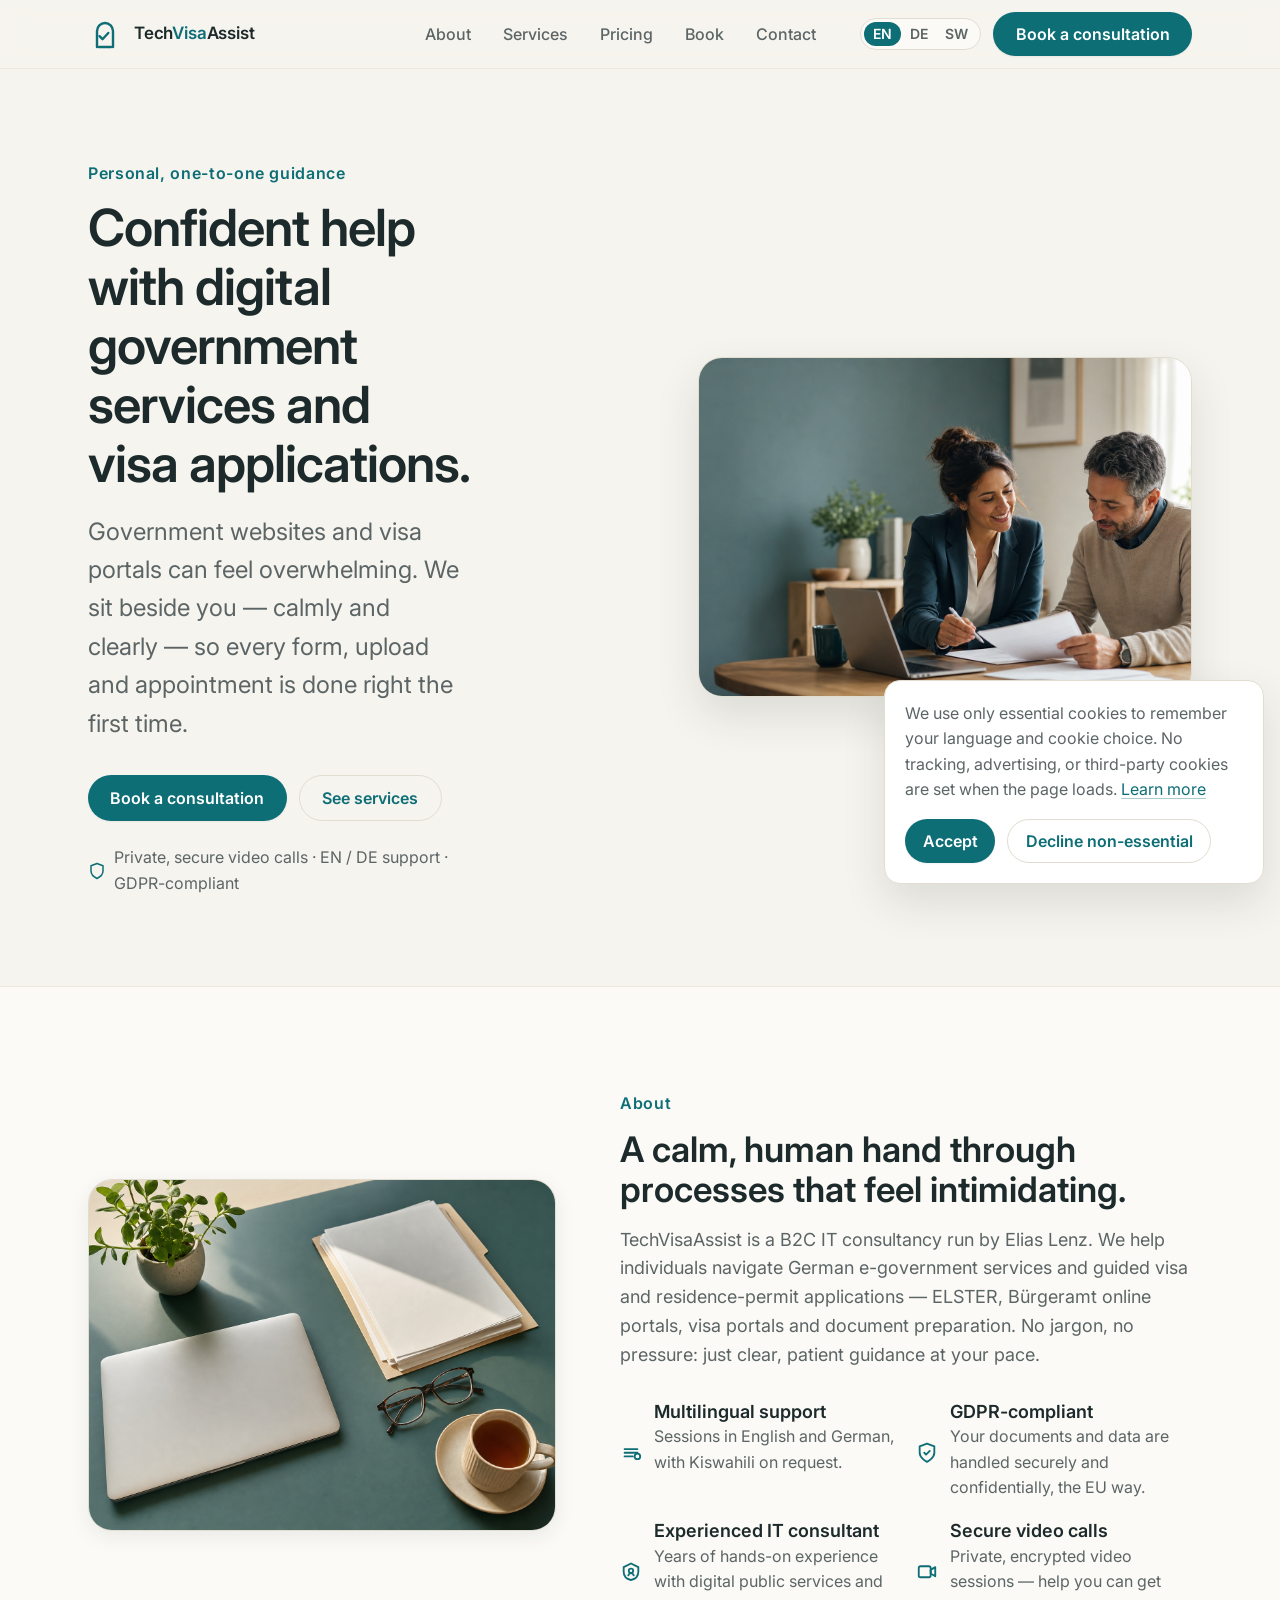
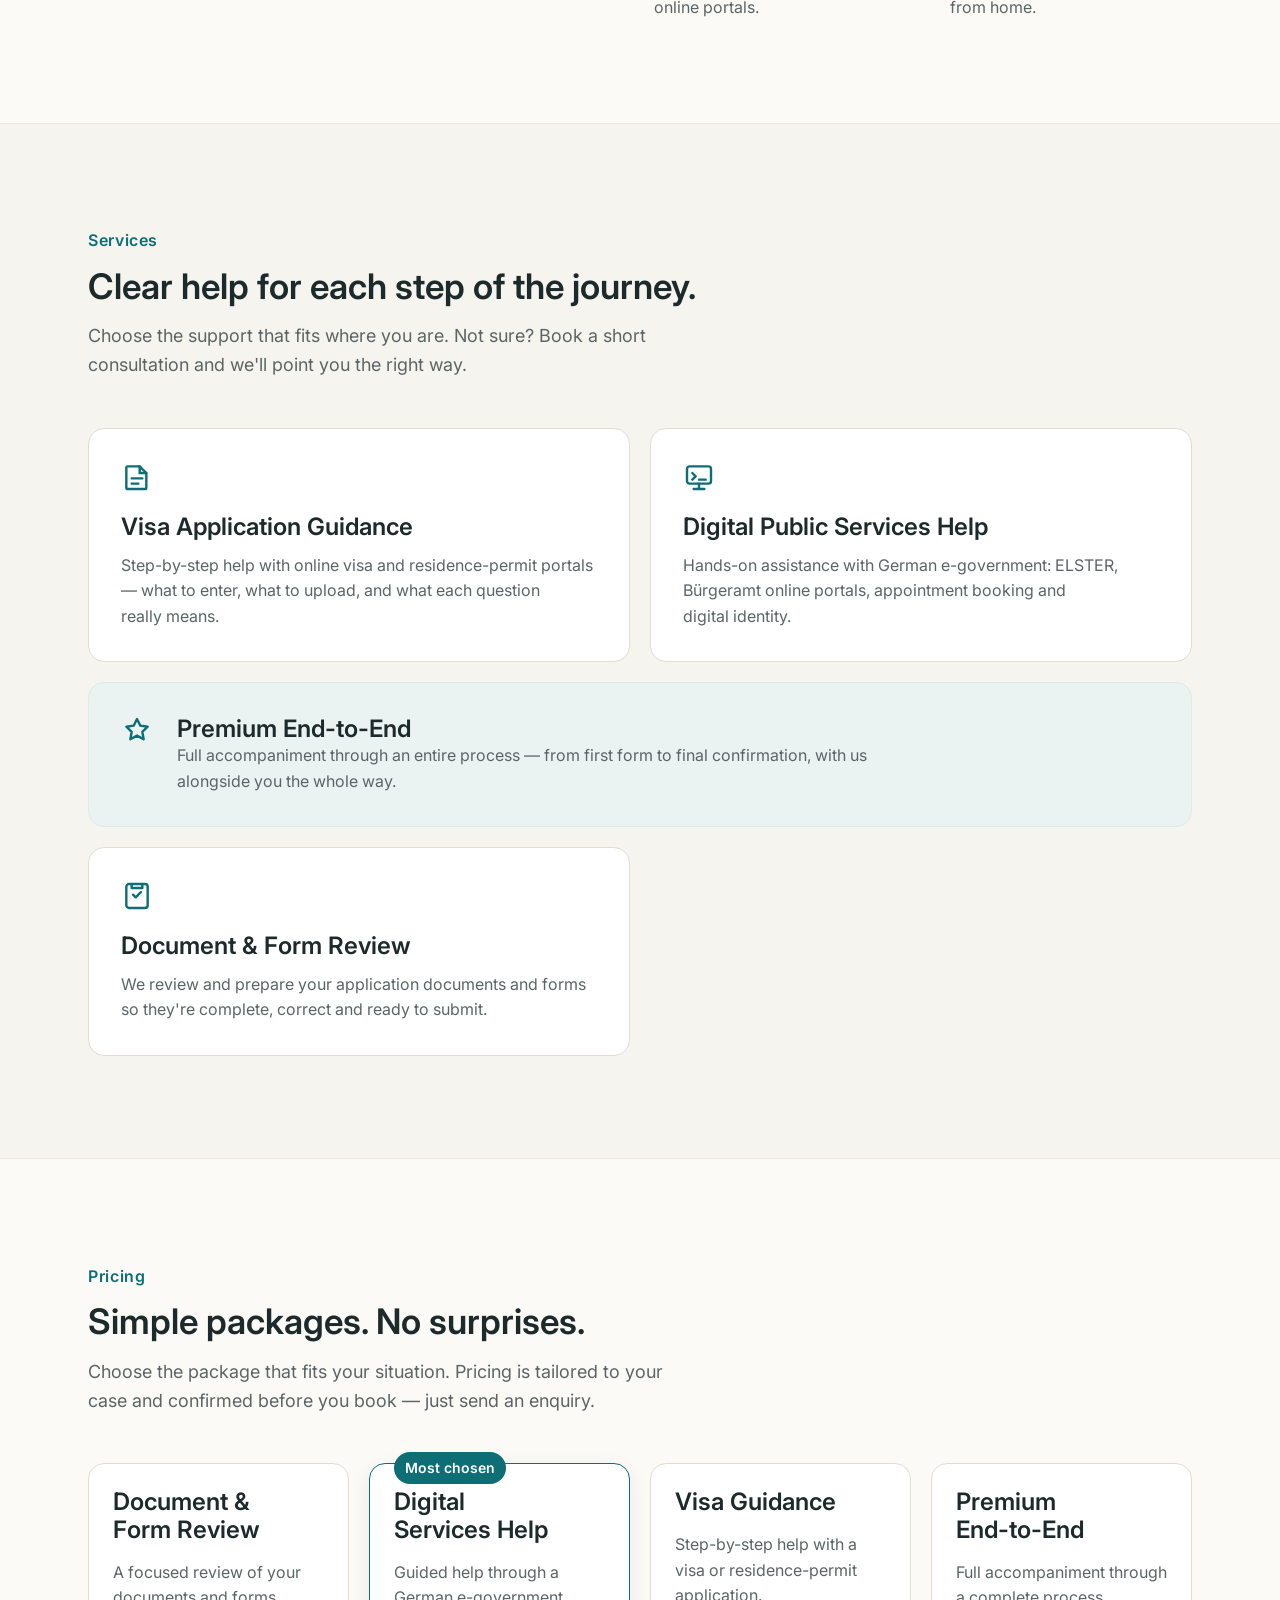
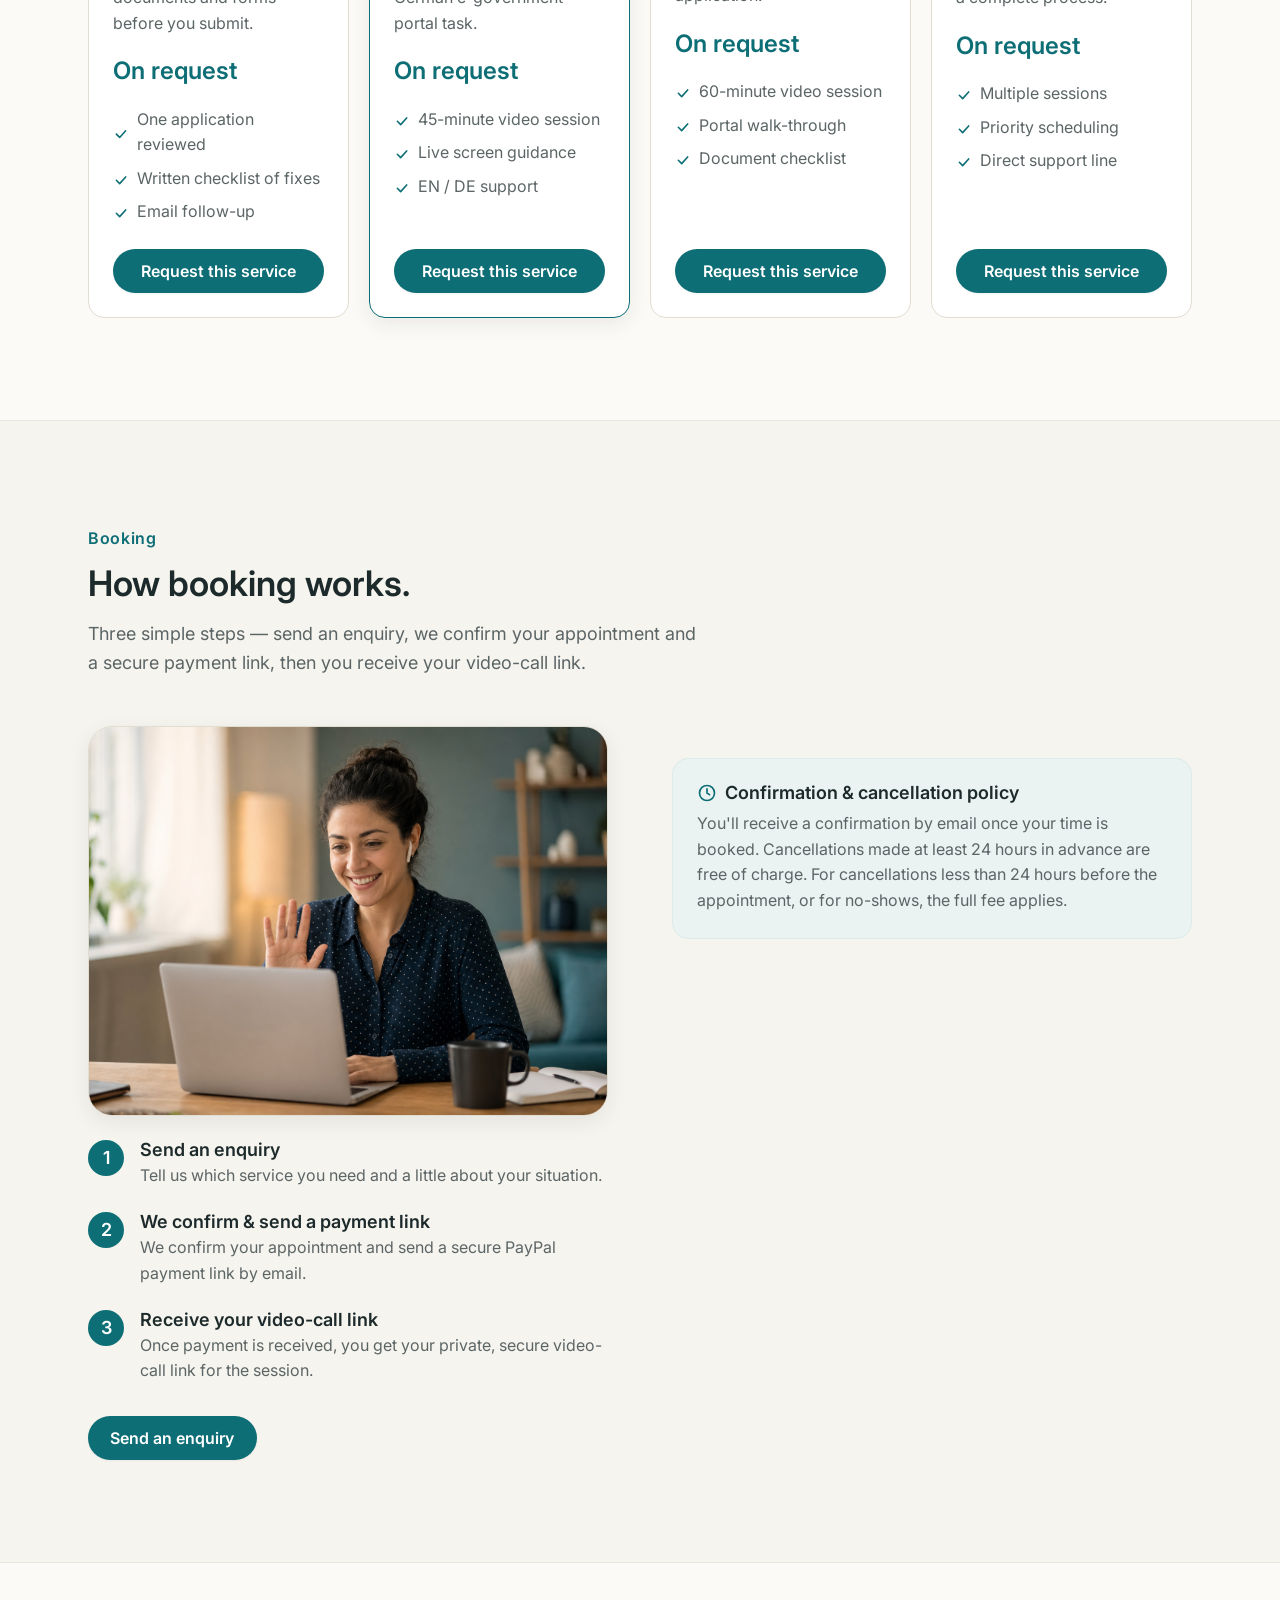
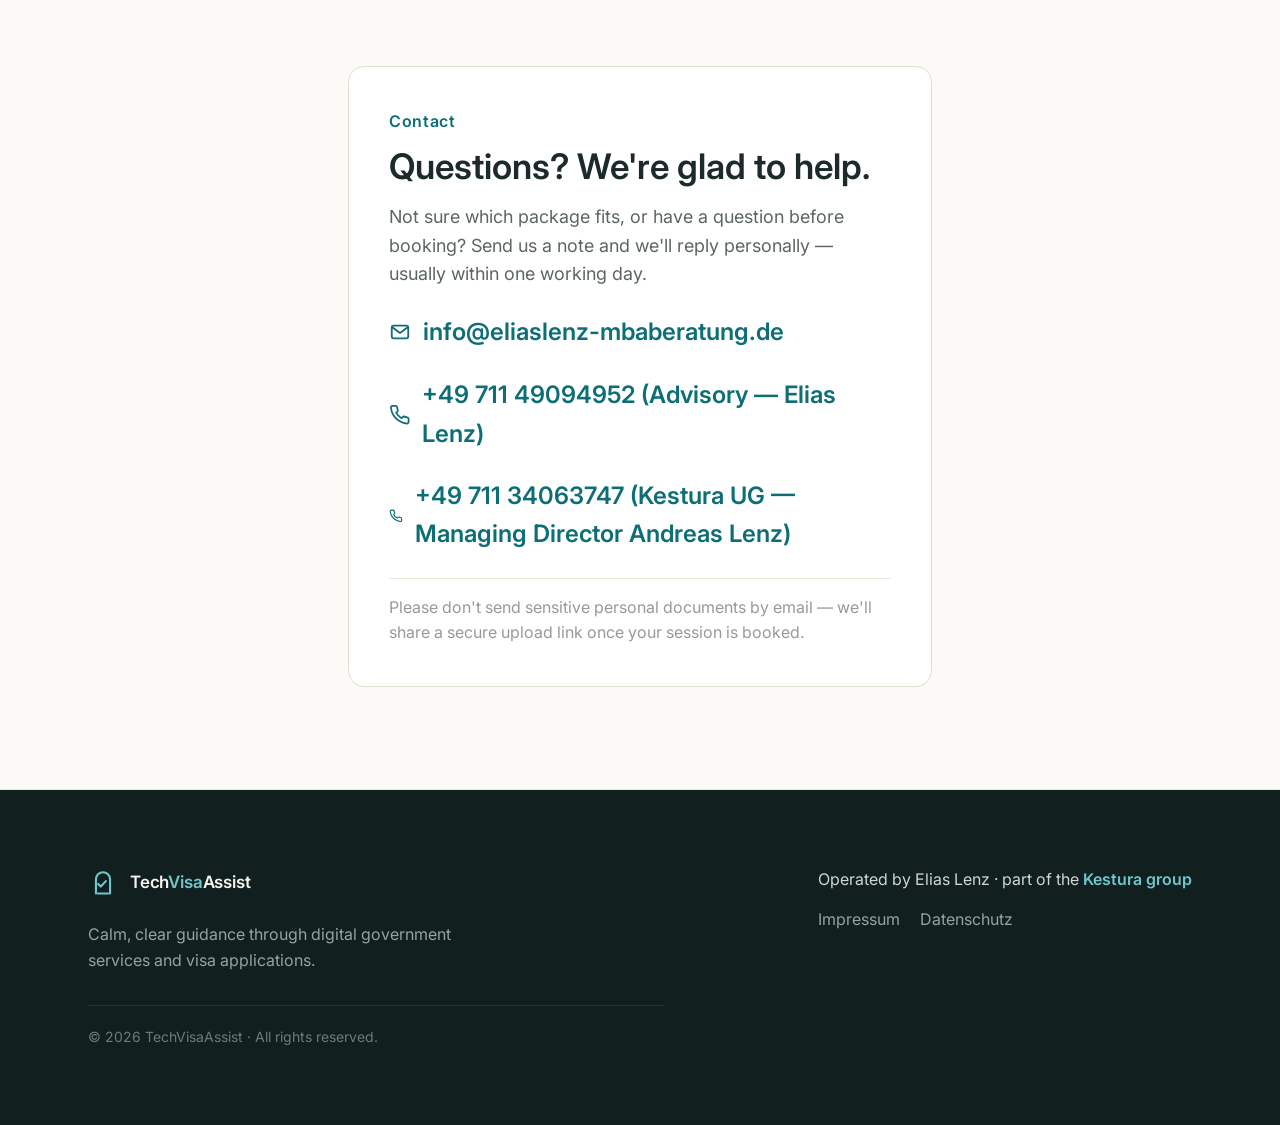
==== commit 030a7493: "chore(contact): list both Kestura phone lines on Impressum + homepage Per updated Kestura contact po" ====
--- a/index.html
+++ b/index.html
@@ -6,11 +6,11 @@
   <title data-i18n="meta.title">TechVisaAssist by Kestura — Professional immigration & digital-government support</title>
   <meta name="description" content="Professional immigration support and one-to-one help with German digital public services (ELSTER, Bürgeramt) and guided visa & residence-permit applications. EN / DE / SW, GDPR-compliant, secure video calls. A Kestura UG service." />
   <meta name="author" content="Kestura UG (haftungsbeschränkt) i.G." />
-  <link rel="canonical" href="https://techvisaassist.kestura.com/" />
+  <link rel="canonical" href="https://techvisaassist.com/" />
   <meta property="og:title" content="TechVisaAssist by Kestura — Professional immigration & digital-government support" />
   <meta property="og:description" content="Professional immigration support and guided help with German digital public services. A Kestura UG service." />
   <meta property="og:type" content="website" />
-  <meta property="og:url" content="https://techvisaassist.kestura.com/" />
+  <meta property="og:url" content="https://techvisaassist.com/" />
   <meta property="og:site_name" content="TechVisaAssist by Kestura" />
   <meta name="twitter:card" content="summary" />
   <meta name="twitter:title" content="TechVisaAssist by Kestura — Professional immigration & digital-government support" />
@@ -322,7 +322,11 @@
           </a>
           <a class="contact-email" href="tel:+4971149094952">
             <svg width="22" height="22" viewBox="0 0 24 24" fill="none" stroke="currentColor" stroke-width="2" aria-hidden="true"><path d="M22 16.92v3a2 2 0 0 1-2.18 2 19.79 19.79 0 0 1-8.63-3.07 19.5 19.5 0 0 1-6-6 19.79 19.79 0 0 1-3.07-8.67A2 2 0 0 1 4.11 2h3a2 2 0 0 1 2 1.72c.127.96.362 1.903.7 2.81a2 2 0 0 1-.45 2.11L8.09 9.91a16 16 0 0 0 6 6l1.27-1.27a2 2 0 0 1 2.11-.45c.907.338 1.85.573 2.81.7A2 2 0 0 1 22 16.92z" stroke-linecap="round" stroke-linejoin="round"/></svg>
-            +49 711 49094952
+            <span>+49 711 49094952 <span class="contact-role" data-i18n="contact.phone_advisory">(Advisory — Elias Lenz)</span></span>
+          </a>
+          <a class="contact-email" href="tel:+4971134063747">
+            <svg width="22" height="22" viewBox="0 0 24 24" fill="none" stroke="currentColor" stroke-width="2" aria-hidden="true"><path d="M22 16.92v3a2 2 0 0 1-2.18 2 19.79 19.79 0 0 1-8.63-3.07 19.5 19.5 0 0 1-6-6 19.79 19.79 0 0 1-3.07-8.67A2 2 0 0 1 4.11 2h3a2 2 0 0 1 2 1.72c.127.96.362 1.903.7 2.81a2 2 0 0 1-.45 2.11L8.09 9.91a16 16 0 0 0 6 6l1.27-1.27a2 2 0 0 1 2.11-.45c.907.338 1.85.573 2.81.7A2 2 0 0 1 22 16.92z" stroke-linecap="round" stroke-linejoin="round"/></svg>
+            <span>+49 711 34063747 <span class="contact-role" data-i18n="contact.phone_management">(Kestura UG — Managing Director Andreas Lenz)</span></span>
           </a>
           <p class="contact-note" data-i18n="contact.note">Please don't send sensitive personal documents by email — we'll share a secure upload link once your session is booked.</p>
         </div>
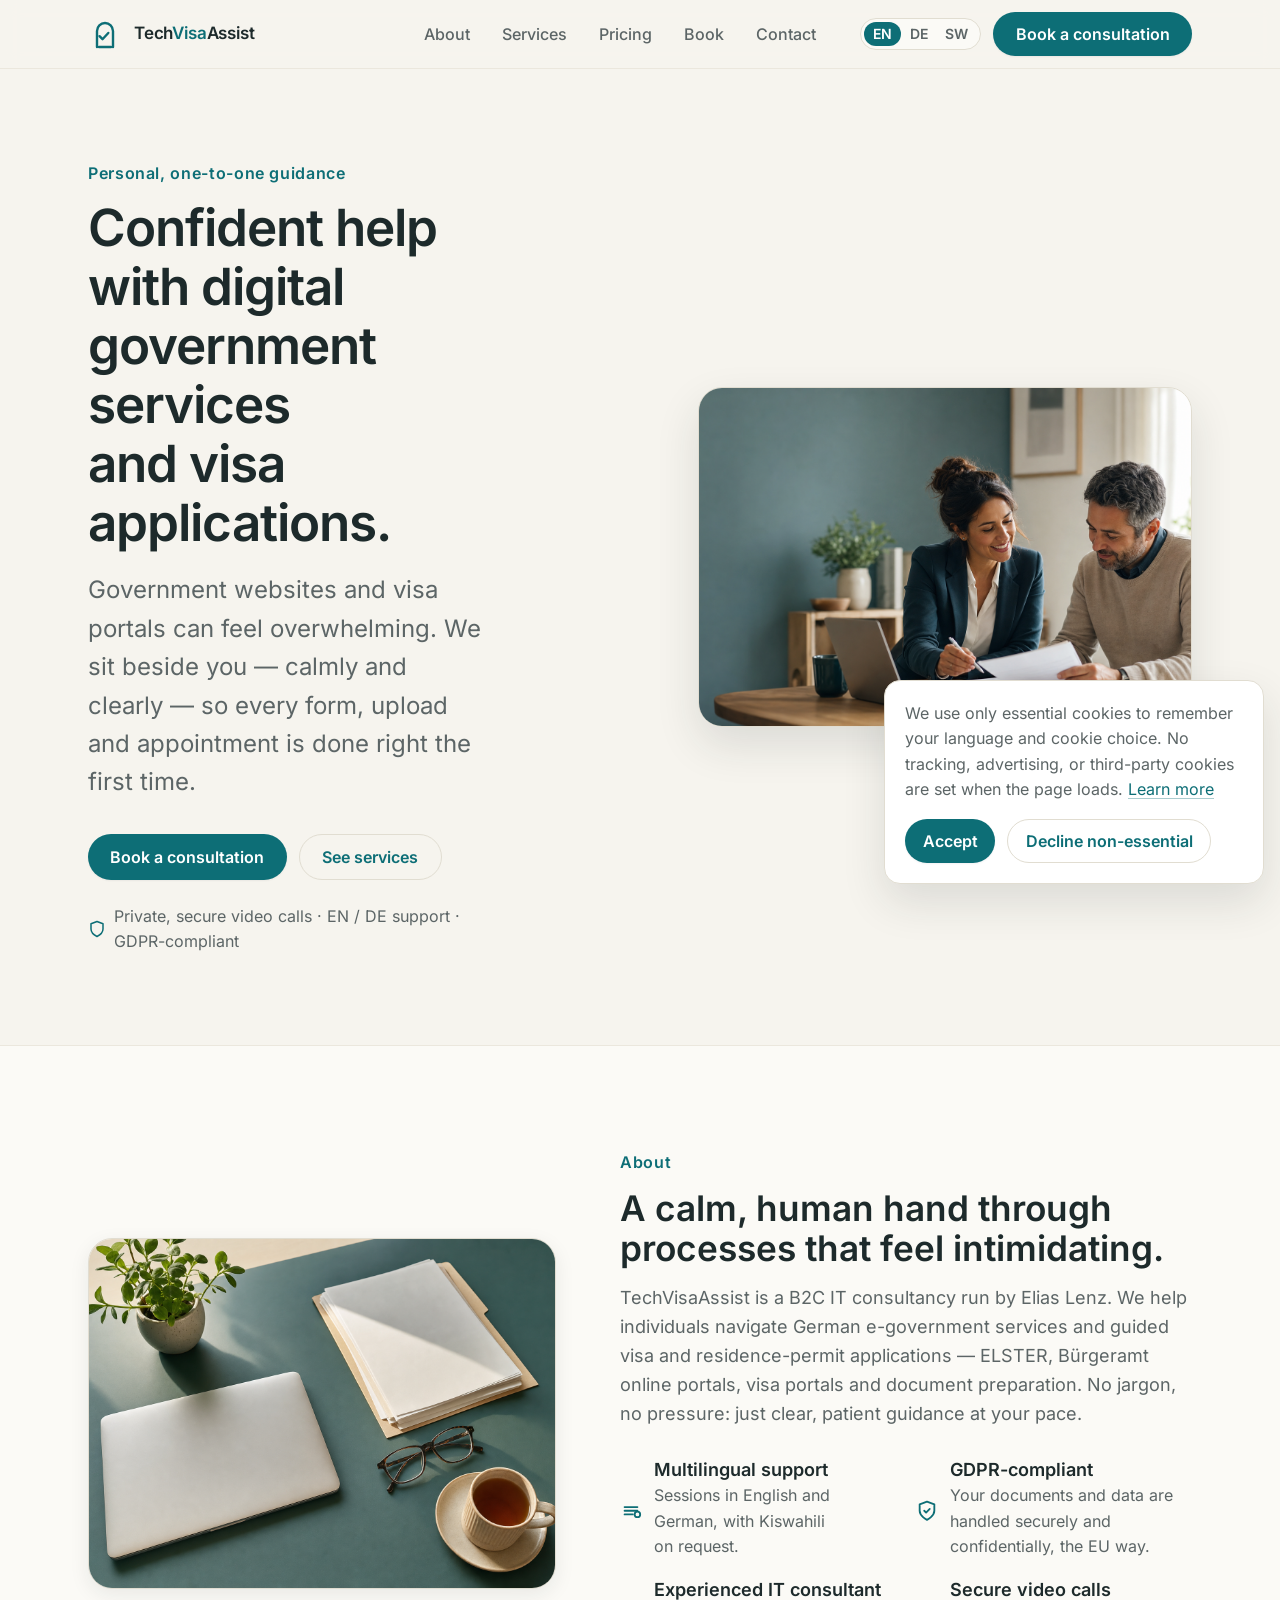
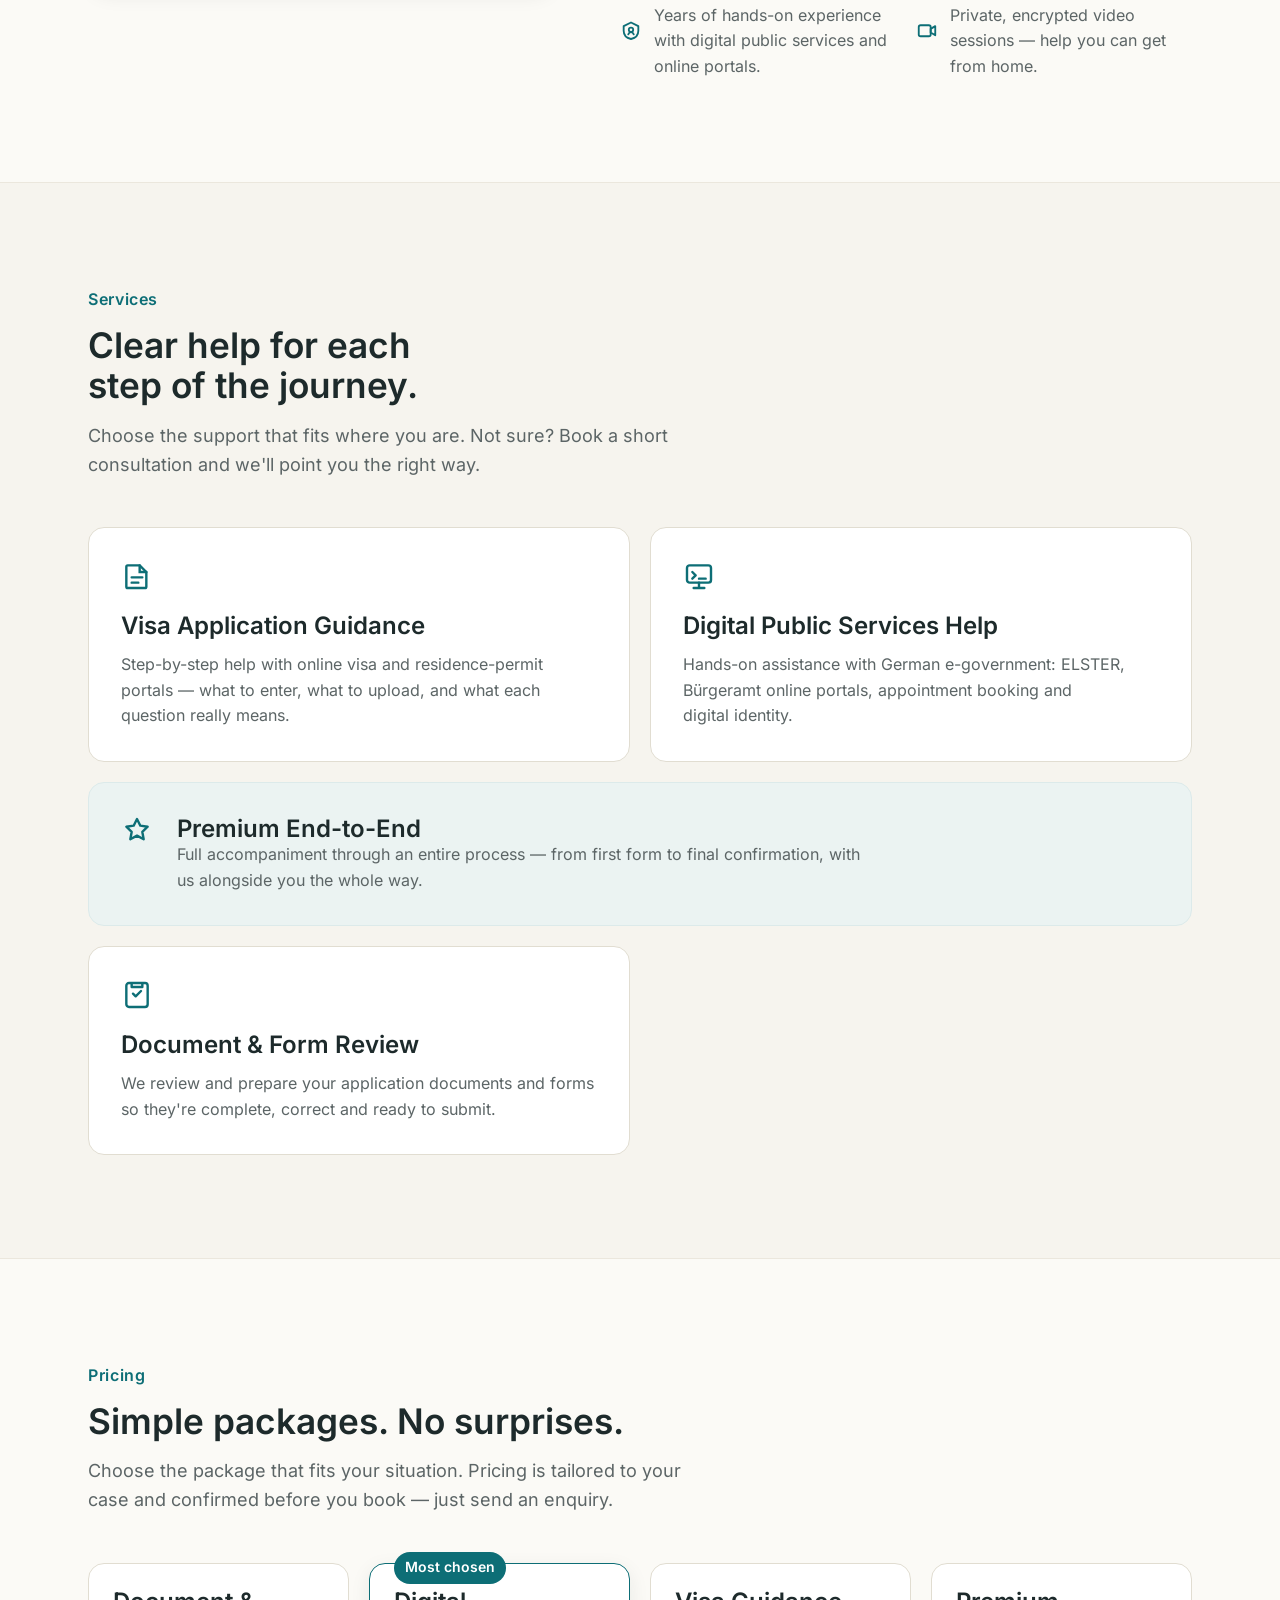
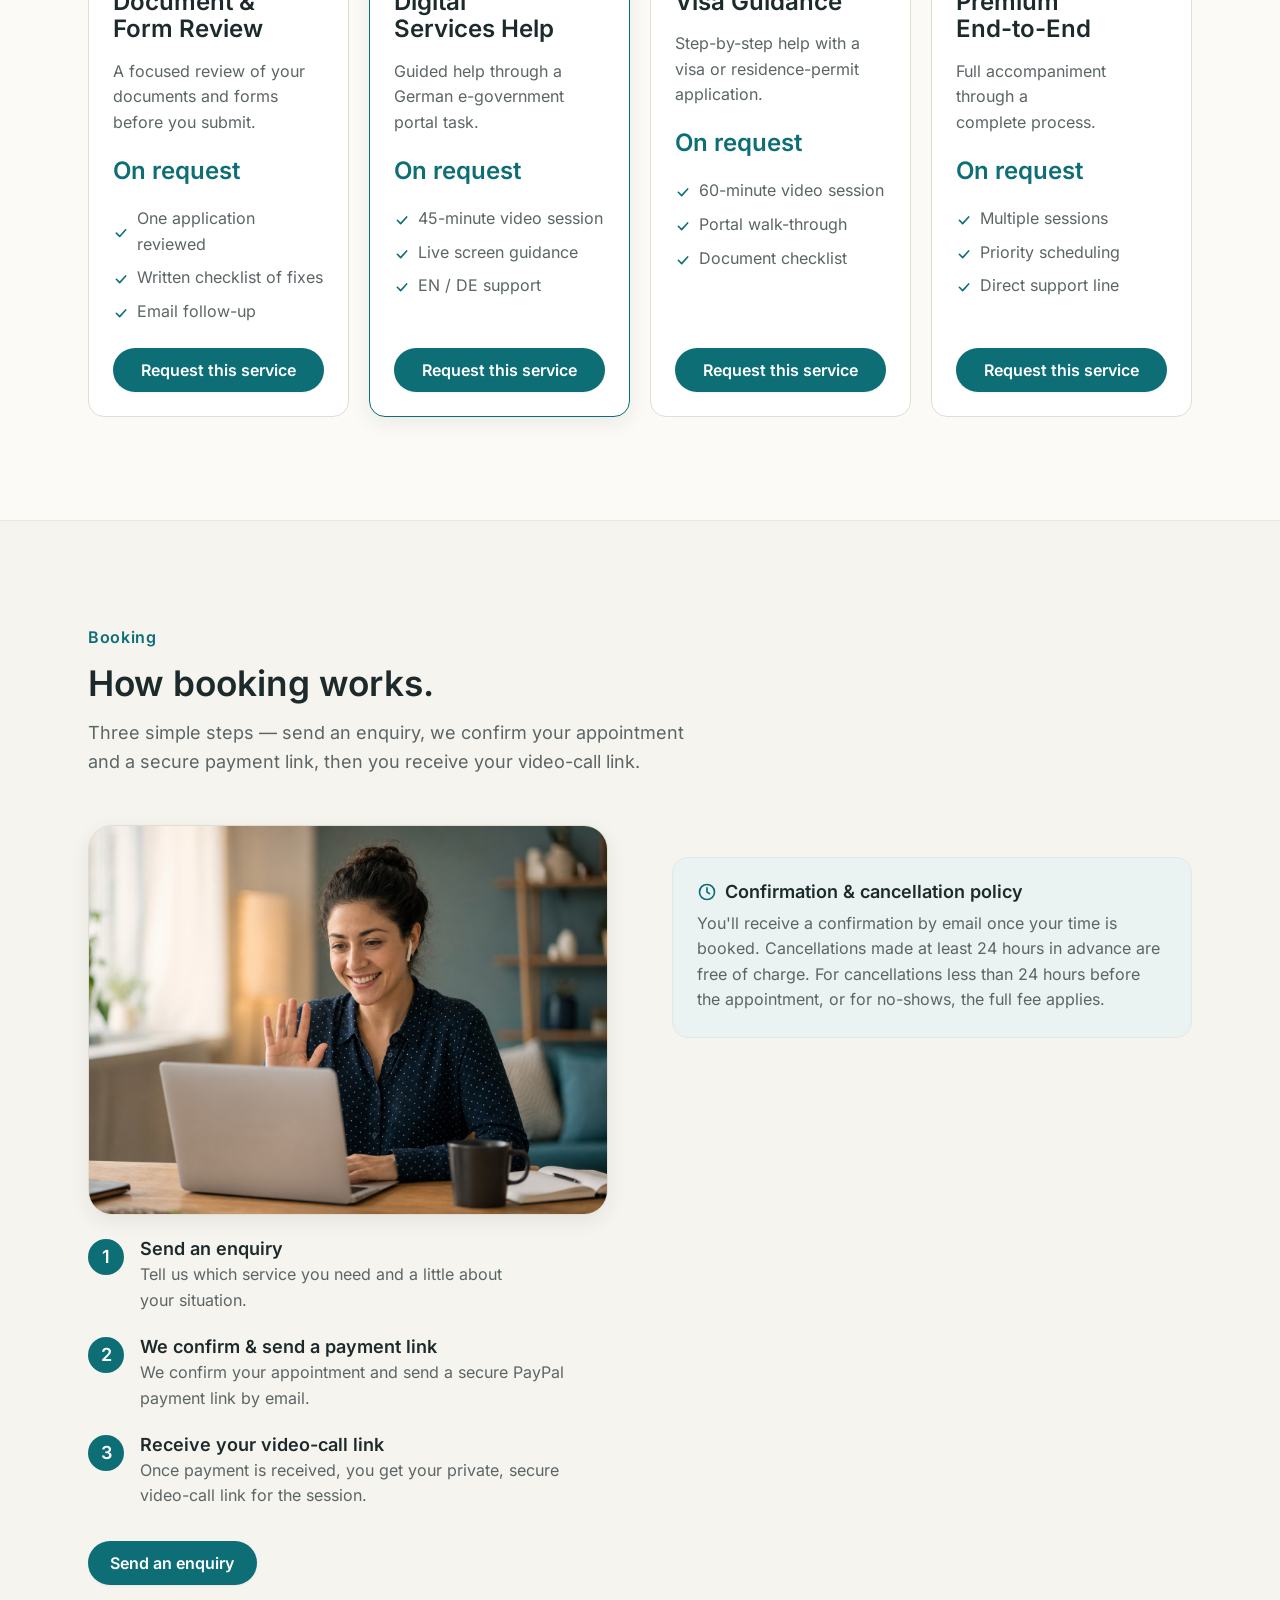
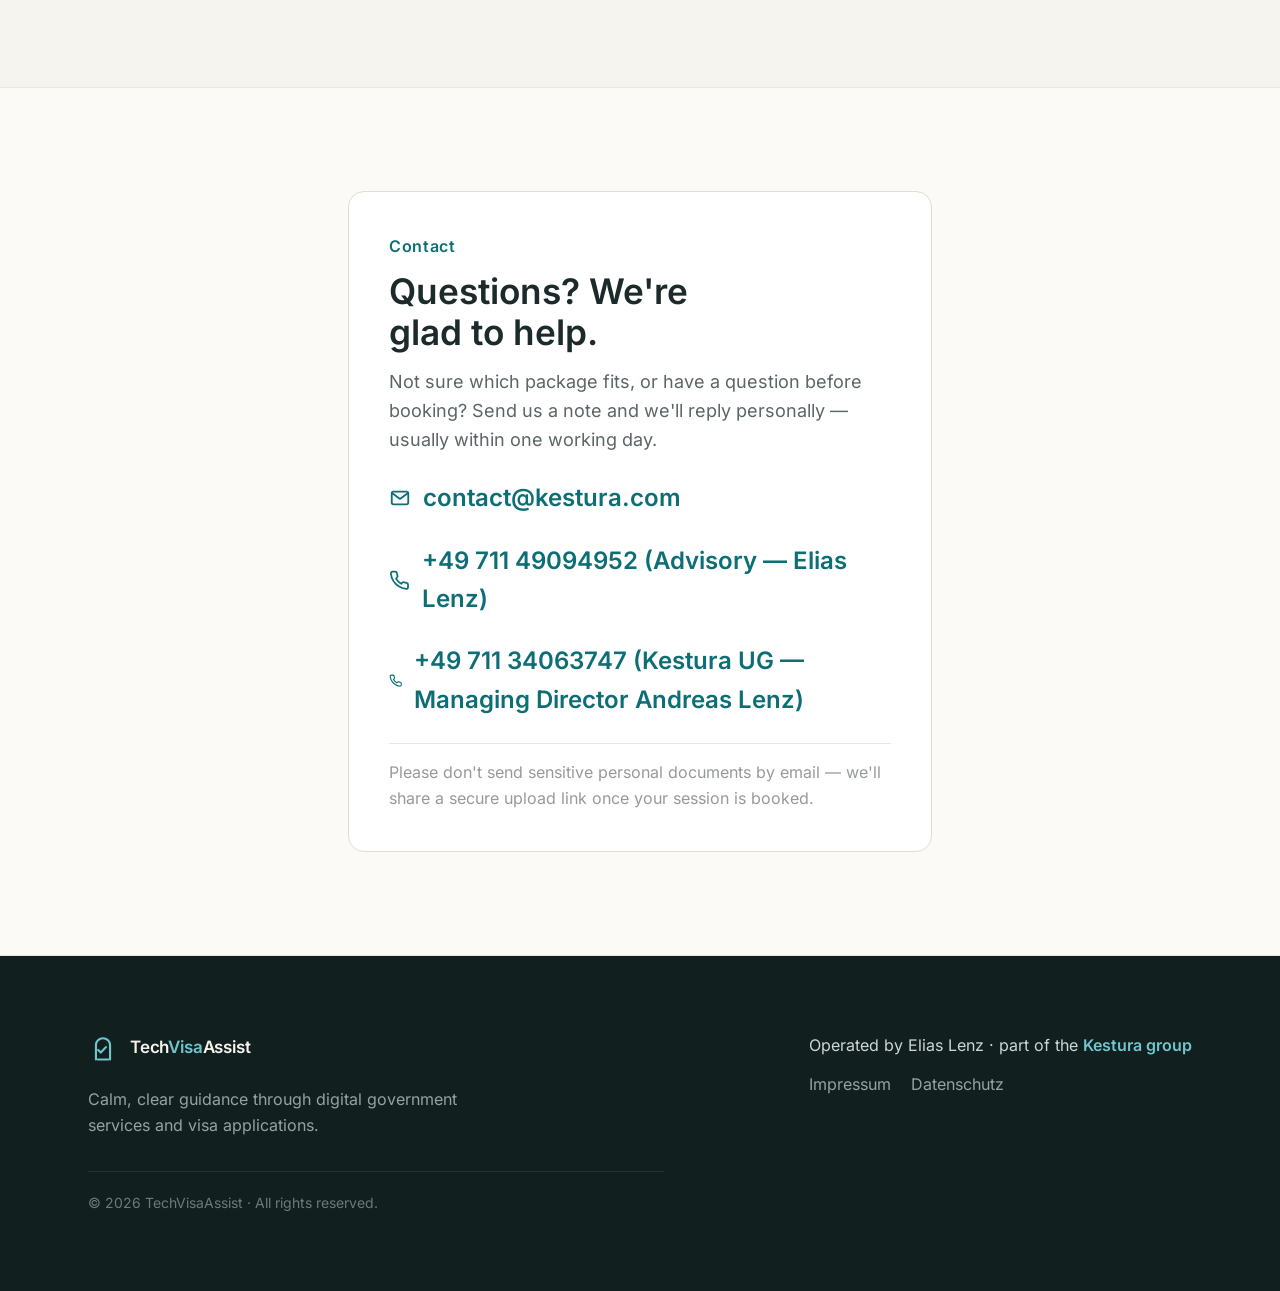
==== commit 2998218f: "Legal & security: standard contact@kestura.com, Finkenstraße 32 address, § 5 DDG, remove EU-ODR link" ====
--- a/index.html
+++ b/index.html
@@ -3,8 +3,8 @@
 <head>
   <meta charset="UTF-8" />
   <meta name="viewport" content="width=device-width, initial-scale=1.0" />
-  <title data-i18n="meta.title">TechVisaAssist by Kestura — Professional immigration & digital-government support</title>
-  <meta name="description" content="Professional immigration support and one-to-one help with German digital public services (ELSTER, Bürgeramt) and guided visa & residence-permit applications. EN / DE / SW, GDPR-compliant, secure video calls. A Kestura UG service." />
+  <title data-i18n="meta.title">TechVisaAssist — Visa &amp; Digital Government Support</title>
+  <meta name="description" content="One-to-one help with German visas, residence permits, ELSTER and Bürgeramt services. EN / DE / SW, GDPR-compliant. A Kestura UG service." />
   <meta name="author" content="Kestura UG (haftungsbeschränkt) i.G." />
   <link rel="canonical" href="https://techvisaassist.com/" />
   <meta property="og:title" content="TechVisaAssist by Kestura — Professional immigration & digital-government support" />
@@ -16,15 +16,15 @@
   <meta name="twitter:title" content="TechVisaAssist by Kestura — Professional immigration & digital-government support" />
   <meta name="twitter:description" content="Professional immigration support and guided help with German digital public services. A Kestura UG service." />
 
-  <!-- Fonts: General Sans (display) via Fontshare, Inter (body) via Google -->
-  <link rel="preconnect" href="https://api.fontshare.com" crossorigin />
-  <link href="https://api.fontshare.com/v2/css?f[]=general-sans@400,500,600,700&display=swap" rel="stylesheet" />
-  <link rel="preconnect" href="https://fonts.googleapis.com" />
-  <link rel="preconnect" href="https://fonts.gstatic.com" crossorigin />
-  <link href="https://fonts.googleapis.com/css2?family=Inter:wght@400;500;600&display=swap" rel="stylesheet" />
+  <!-- Fonts: Inter, self-hosted in /fonts (no third-party requests) -->
+  <meta http-equiv="Content-Security-Policy" content="default-src 'self'; script-src 'self'; style-src 'self' 'unsafe-inline'; img-src 'self' data:; font-src 'self'; connect-src 'self'; object-src 'none'; base-uri 'self'; form-action 'self' mailto:" />
+  <meta name="referrer" content="strict-origin-when-cross-origin" />
 
   <link rel="stylesheet" href="styles.css" />
-  <link rel="icon" href="data:image/svg+xml,%3Csvg xmlns='http://www.w3.org/2000/svg' viewBox='0 0 32 32'%3E%3Crect width='32' height='32' rx='7' fill='%230d6e76'/%3E%3Cpath d='M11 23V11a5 5 0 0 1 10 0v12' fill='none' stroke='%23fff' stroke-width='2.2' stroke-linecap='round'/%3E%3Cpath d='M12.5 17.5l2.3 2.3 4.7-5' fill='none' stroke='%23fff' stroke-width='2.2' stroke-linecap='round' stroke-linejoin='round'/%3E%3C/svg%3E" />
+  <link rel="icon" href="/favicon.ico" sizes="any" />
+  <link rel="icon" href="/favicon.svg" type="image/svg+xml" />
+  <link rel="icon" href="/favicon-32x32.png" sizes="32x32" type="image/png" />
+  <link rel="apple-touch-icon" sizes="180x180" href="/apple-touch-icon.png" />
 </head>
 <body>
   <a class="skip-link" href="#main">Skip to content</a>
@@ -316,9 +316,9 @@
           <span class="eyebrow" data-i18n="contact.eyebrow">Contact</span>
           <h2 id="contact-title" data-i18n="contact.title">Questions? We're glad to help.</h2>
           <p class="contact-body" data-i18n="contact.body">Not sure which package fits, or have a question before booking? Send us a note and we'll reply personally — usually within one working day.</p>
-          <a class="contact-email" href="mailto:info@eliaslenz-mbaberatung.de?subject=Enquiry%20%E2%80%94%20TechVisaAssist">
+          <a class="contact-email" href="mailto:contact@kestura.com?subject=Enquiry%20%E2%80%94%20TechVisaAssist">
             <svg width="22" height="22" viewBox="0 0 24 24" fill="none" stroke="currentColor" stroke-width="2" aria-hidden="true"><rect x="3" y="5" width="18" height="14" rx="2"/><path d="M4 7l8 6 8-6" stroke-linecap="round" stroke-linejoin="round"/></svg>
-            info@eliaslenz-mbaberatung.de
+            contact@kestura.com
           </a>
           <a class="contact-email" href="tel:+4971149094952">
             <svg width="22" height="22" viewBox="0 0 24 24" fill="none" stroke="currentColor" stroke-width="2" aria-hidden="true"><path d="M22 16.92v3a2 2 0 0 1-2.18 2 19.79 19.79 0 0 1-8.63-3.07 19.5 19.5 0 0 1-6-6 19.79 19.79 0 0 1-3.07-8.67A2 2 0 0 1 4.11 2h3a2 2 0 0 1 2 1.72c.127.96.362 1.903.7 2.81a2 2 0 0 1-.45 2.11L8.09 9.91a16 16 0 0 0 6 6l1.27-1.27a2 2 0 0 1 2.11-.45c.907.338 1.85.573 2.81.7A2 2 0 0 1 22 16.92z" stroke-linecap="round" stroke-linejoin="round"/></svg>
--- a/styles.css
+++ b/styles.css
@@ -1,3 +1,9 @@
+/* Self-hosted Inter (SIL OFL 1.1, see fonts/OFL-Inter.txt) — GDPR: no external font requests */
+@font-face { font-family: 'Inter'; src: url('/fonts/inter-latin-400.woff2') format('woff2'); font-weight: 400; font-style: normal; font-display: swap; }
+@font-face { font-family: 'Inter'; src: url('/fonts/inter-latin-500.woff2') format('woff2'); font-weight: 500; font-style: normal; font-display: swap; }
+@font-face { font-family: 'Inter'; src: url('/fonts/inter-latin-600.woff2') format('woff2'); font-weight: 600; font-style: normal; font-display: swap; }
+@font-face { font-family: 'Inter'; src: url('/fonts/inter-latin-700.woff2') format('woff2'); font-weight: 700; font-style: normal; font-display: swap; }
+
 /* =============================================================
    TechVisaAssist — styles.css
    Calm, trustworthy, civic. Deep teal primary, warm neutral bg.
@@ -60,7 +66,7 @@
   --content-default: 1000px;
   --content-wide: 1200px;
 
-  --font-display: "General Sans", "Inter", system-ui, sans-serif;
+  --font-display: "Inter", system-ui, sans-serif;
   --font-body: "Inter", system-ui, -apple-system, sans-serif;
 
   --nav-h: 4.25rem;
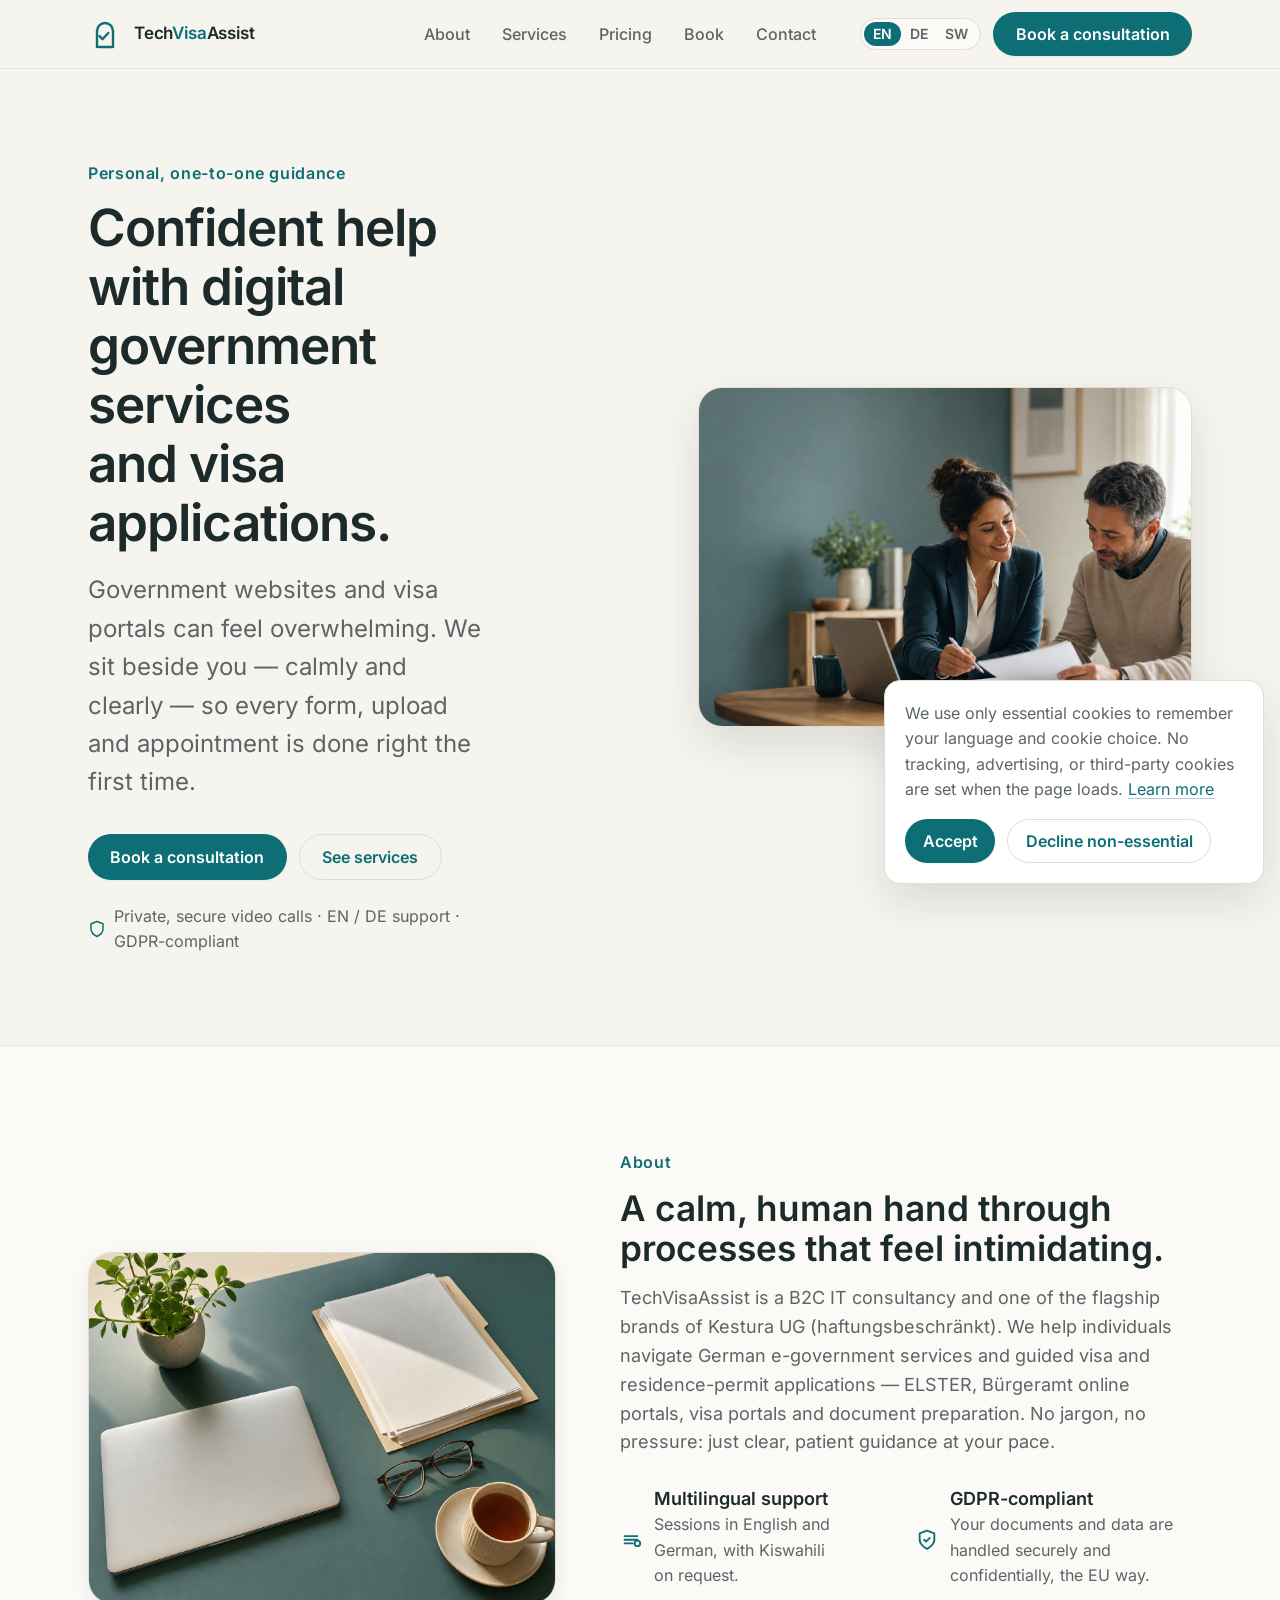
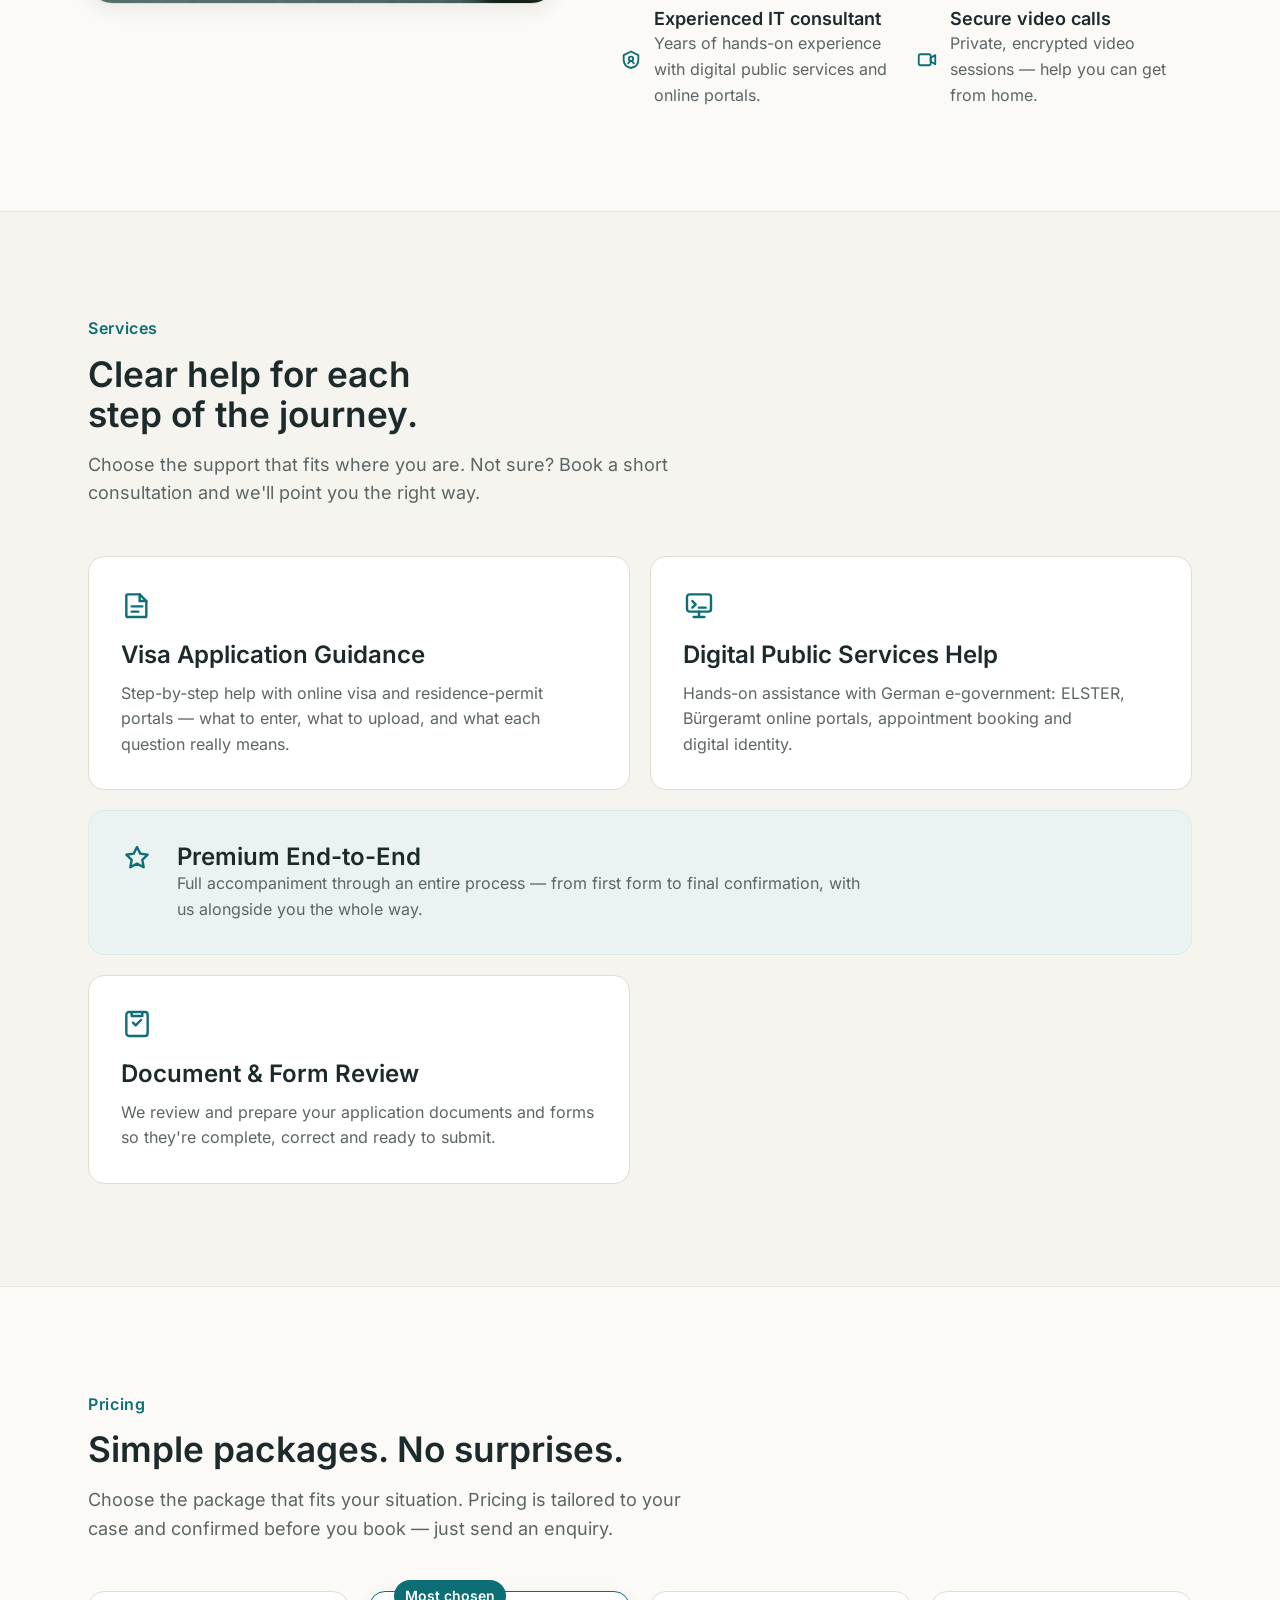
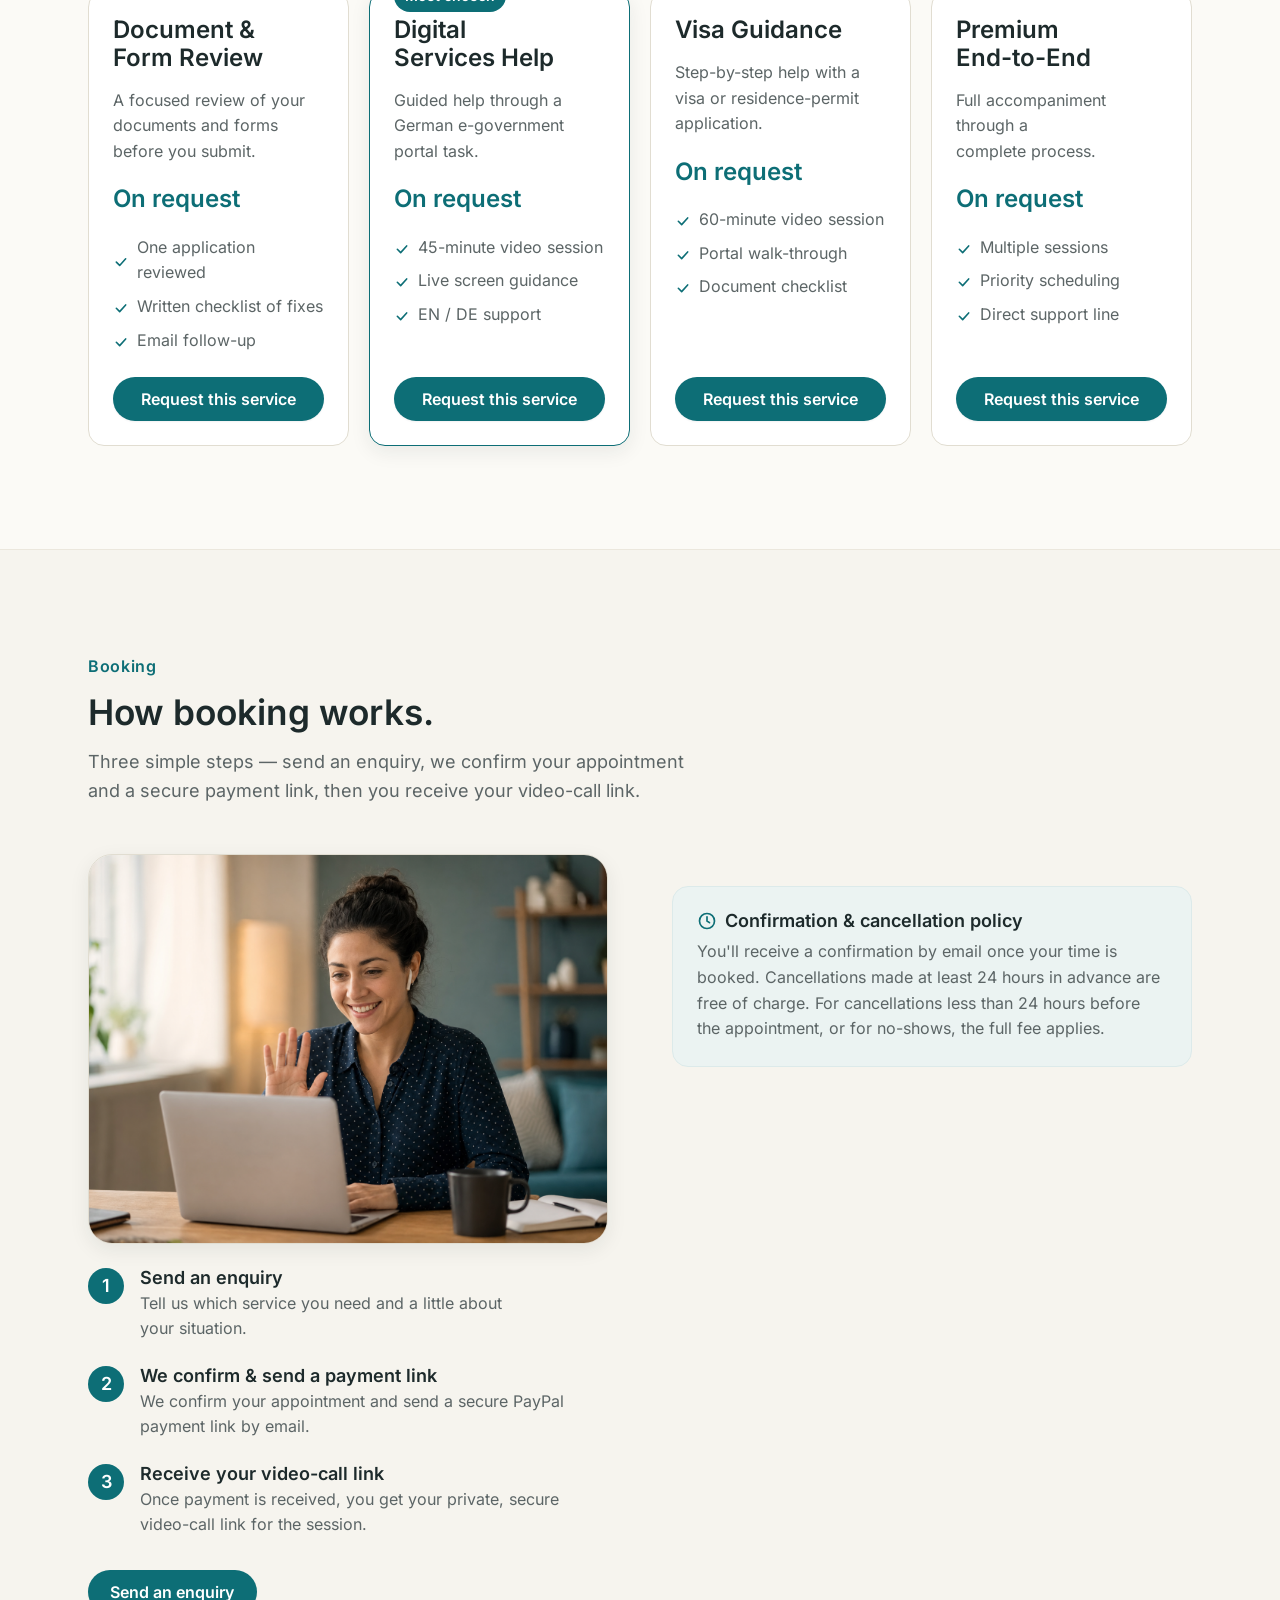
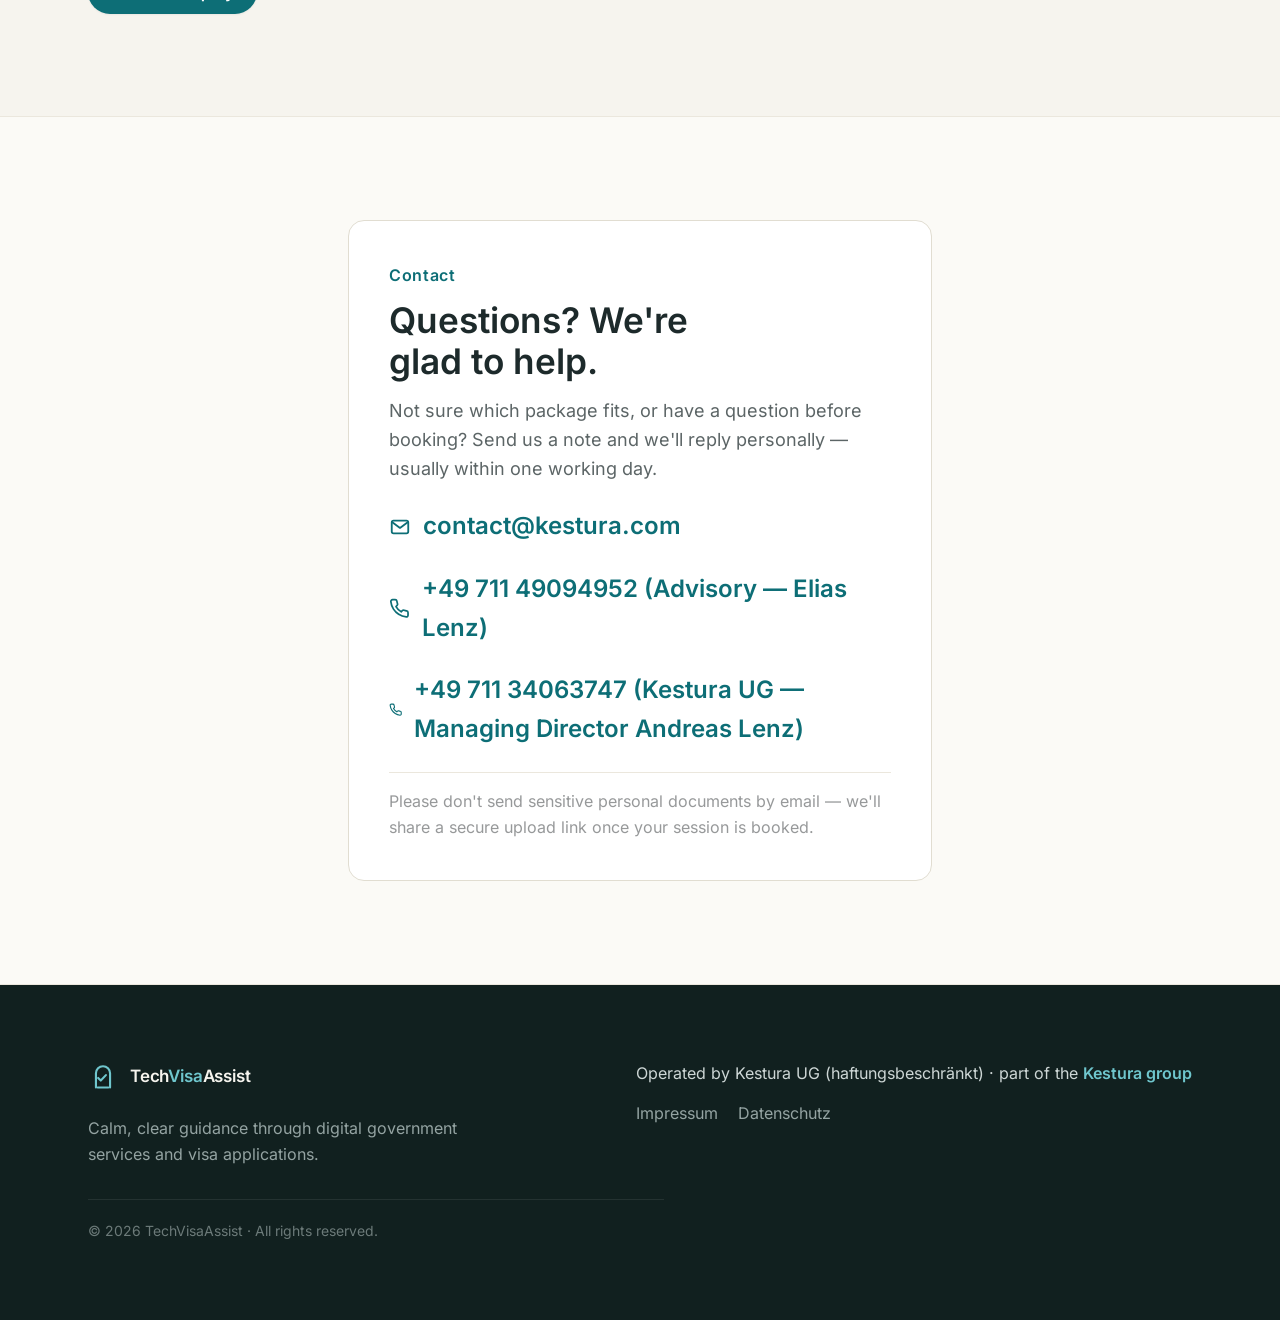
==== commit b9536296: "Impressum/Datenschutz: Kestura UG (haftungsbeschränkt) as operator of TechVisaAssist" ====
--- a/index.html
+++ b/index.html
@@ -5,7 +5,7 @@
   <meta name="viewport" content="width=device-width, initial-scale=1.0" />
   <title data-i18n="meta.title">TechVisaAssist — Visa &amp; Digital Government Support</title>
   <meta name="description" content="One-to-one help with German visas, residence permits, ELSTER and Bürgeramt services. EN / DE / SW, GDPR-compliant. A Kestura UG service." />
-  <meta name="author" content="Kestura UG (haftungsbeschränkt) i.G." />
+  <meta name="author" content="Kestura UG (haftungsbeschränkt)" />
   <link rel="canonical" href="https://techvisaassist.com/" />
   <meta property="og:title" content="TechVisaAssist by Kestura — Professional immigration & digital-government support" />
   <meta property="og:description" content="Professional immigration support and guided help with German digital public services. A Kestura UG service." />
@@ -108,7 +108,7 @@
           <div>
             <span class="eyebrow" data-i18n="about.eyebrow">About</span>
             <h2 id="about-title" data-i18n="about.title">A calm, human hand through processes that feel intimidating.</h2>
-            <p class="about-body" data-i18n="about.body">TechVisaAssist is a B2C IT consultancy run by Elias Lenz. We help individuals navigate German e-government services and guided visa and residence-permit applications — ELSTER, Bürgeramt online portals, visa portals and document preparation. No jargon, no pressure: just clear, patient guidance at your pace.</p>
+            <p class="about-body" data-i18n="about.body">TechVisaAssist is a B2C IT consultancy and one of the flagship brands of Kestura UG (haftungsbeschränkt). We help individuals navigate German e-government services and guided visa and residence-permit applications — ELSTER, Bürgeramt online portals, visa portals and document preparation. No jargon, no pressure: just clear, patient guidance at your pace.</p>
             <ul class="trust-points" role="list">
               <li>
                 <svg class="tp-icon" width="22" height="22" viewBox="0 0 24 24" fill="none" stroke="currentColor" stroke-width="2" aria-hidden="true"><path d="M5 8h14M5 12h14M5 16h9" stroke-linecap="round"/><circle cx="19" cy="16" r="3"/></svg>
@@ -347,7 +347,7 @@
         </div>
         <div class="footer-meta">
           <p class="footer-operated">
-            <span data-i18n="footer.operated">Operated by Elias Lenz · part of the</span>
+            <span data-i18n="footer.operated">Operated by Kestura UG (haftungsbeschränkt) · part of the</span>
             <a href="https://kestura.com" target="_blank" rel="noopener" data-i18n="footer.group_link">Kestura group</a>
           </p>
           <ul class="footer-links" role="list">
